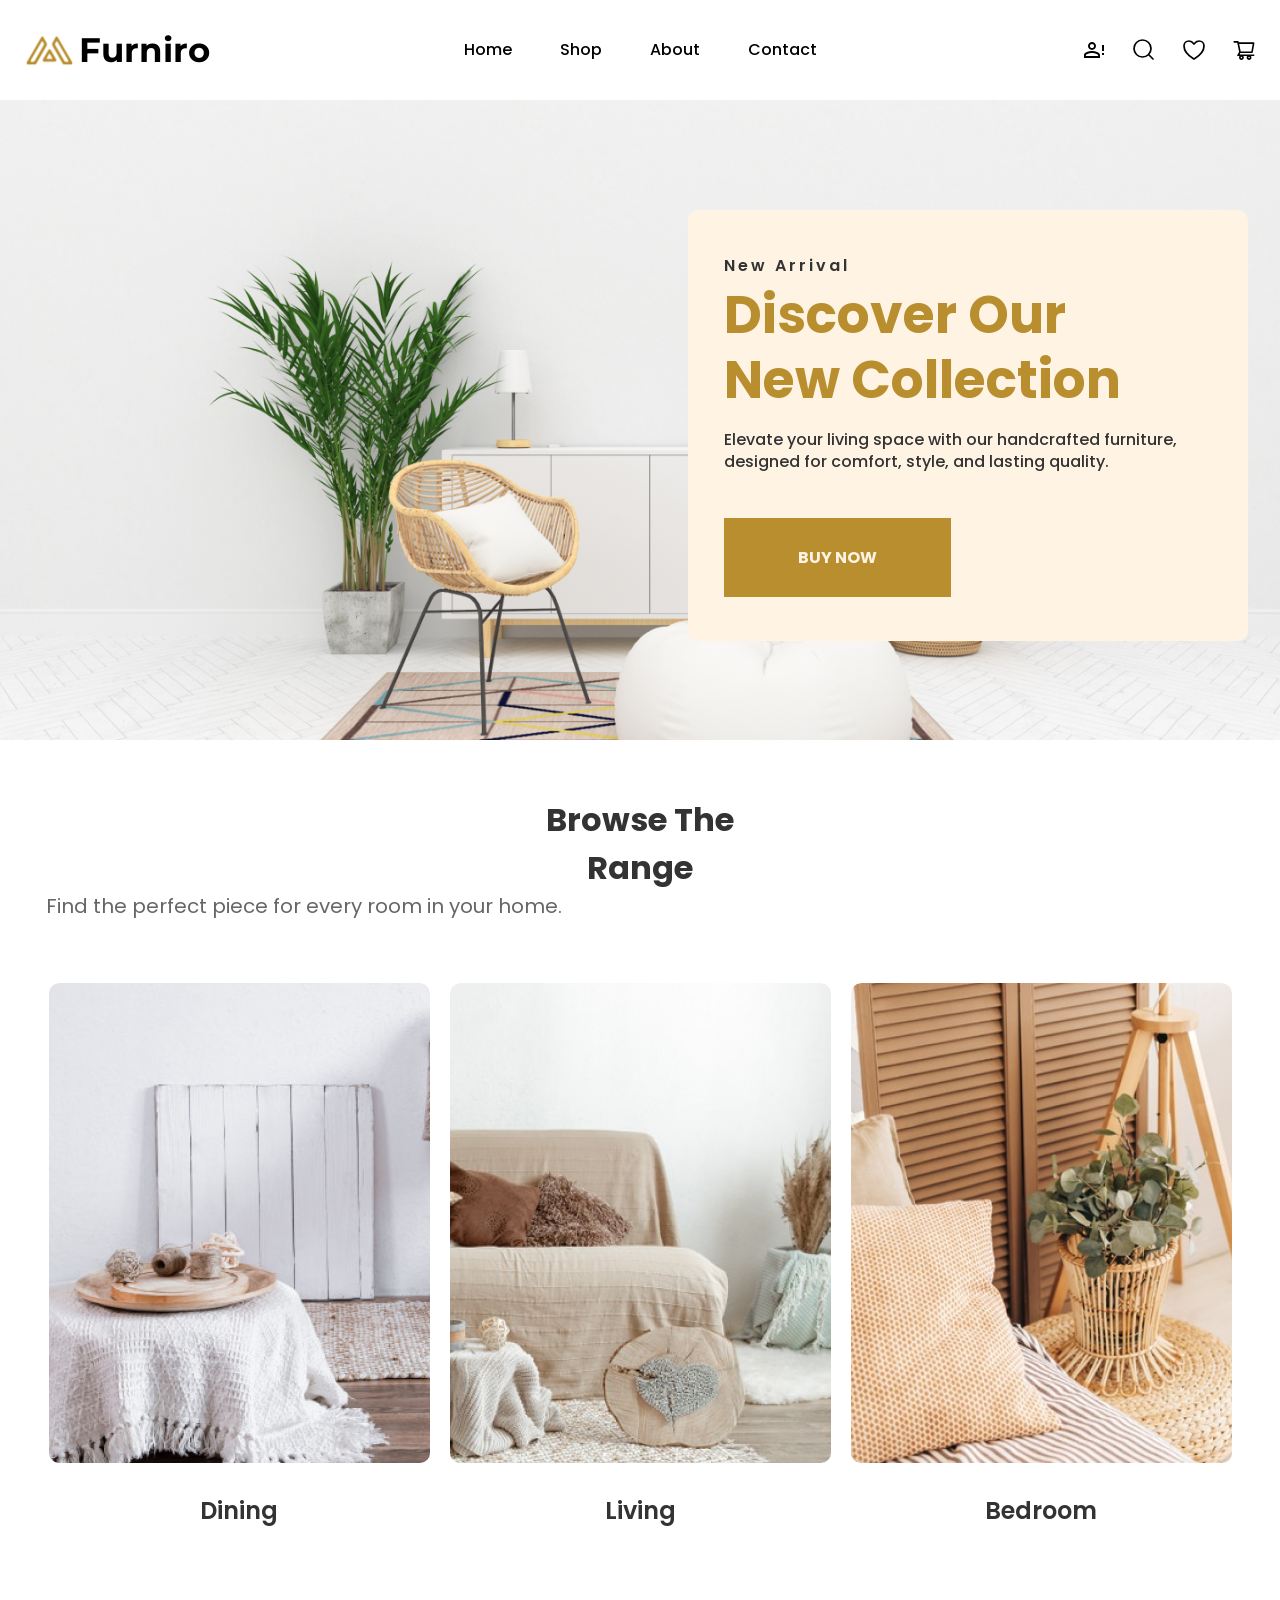
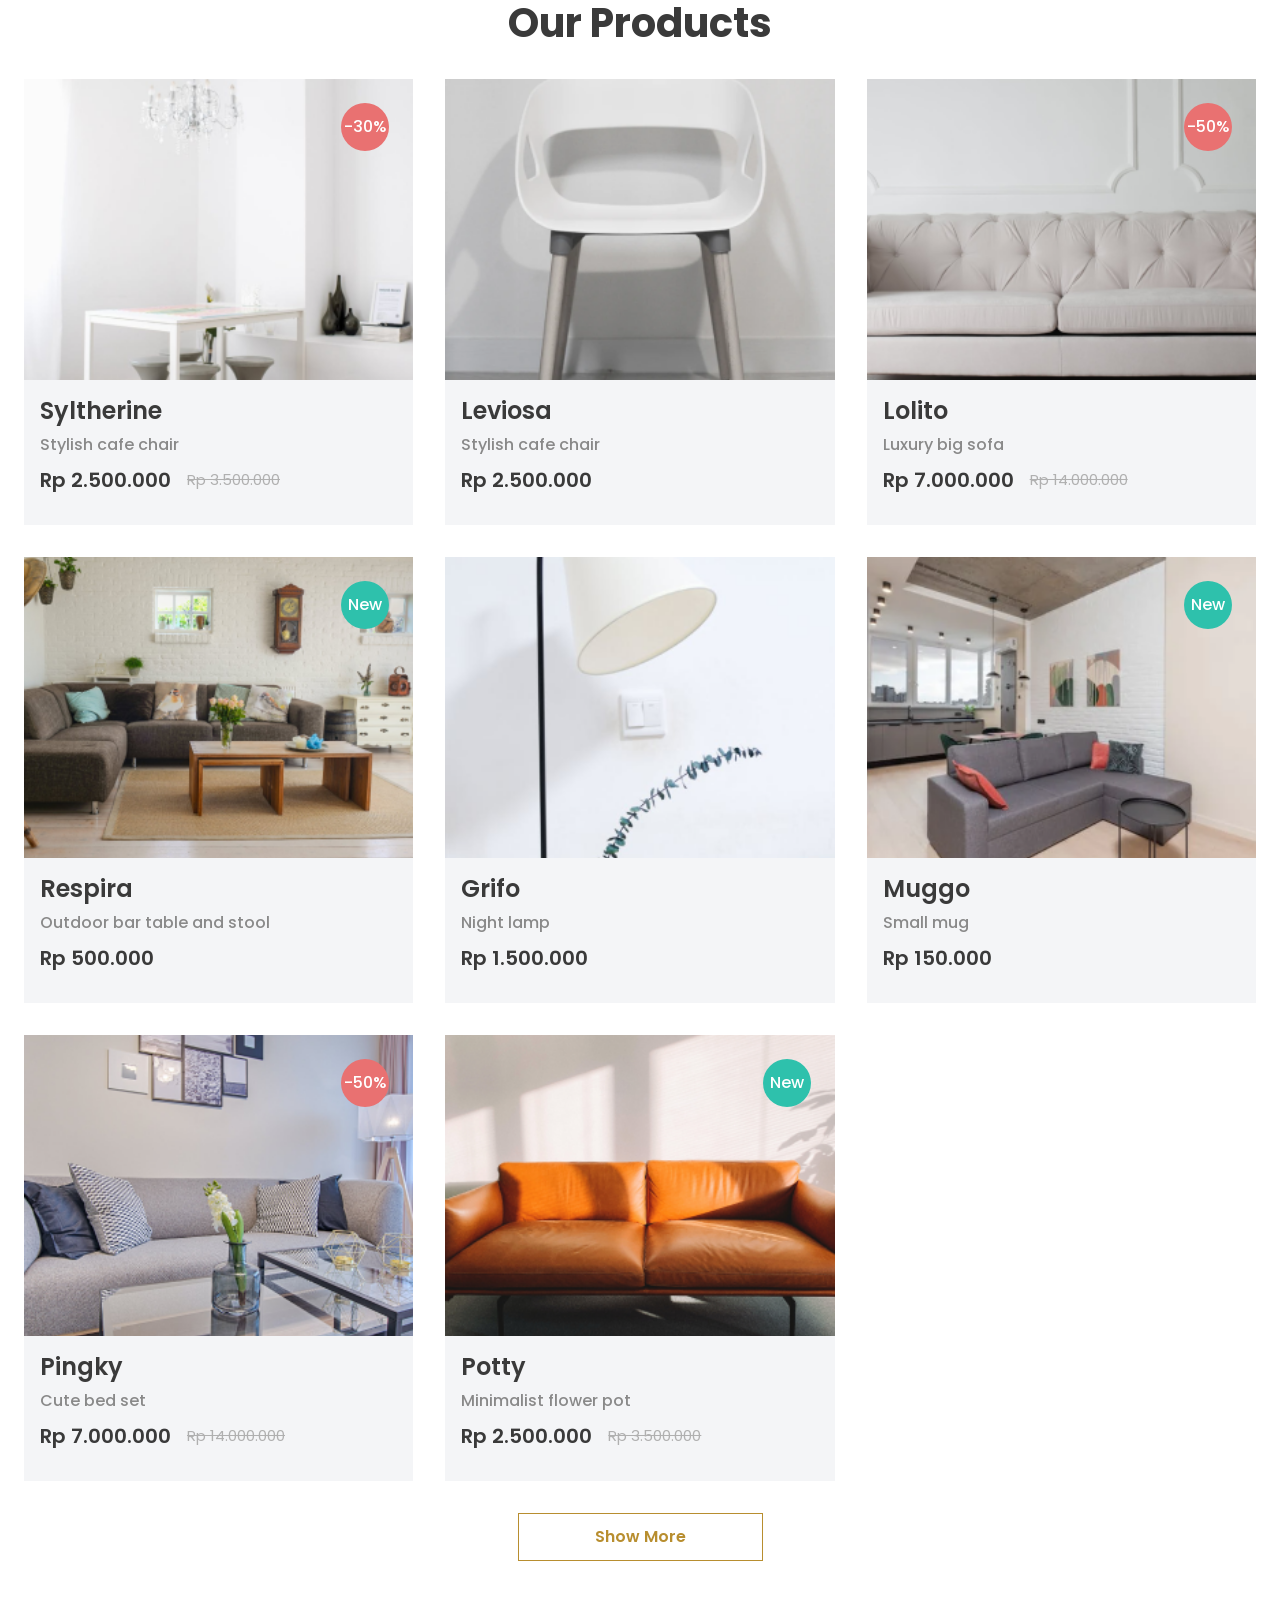
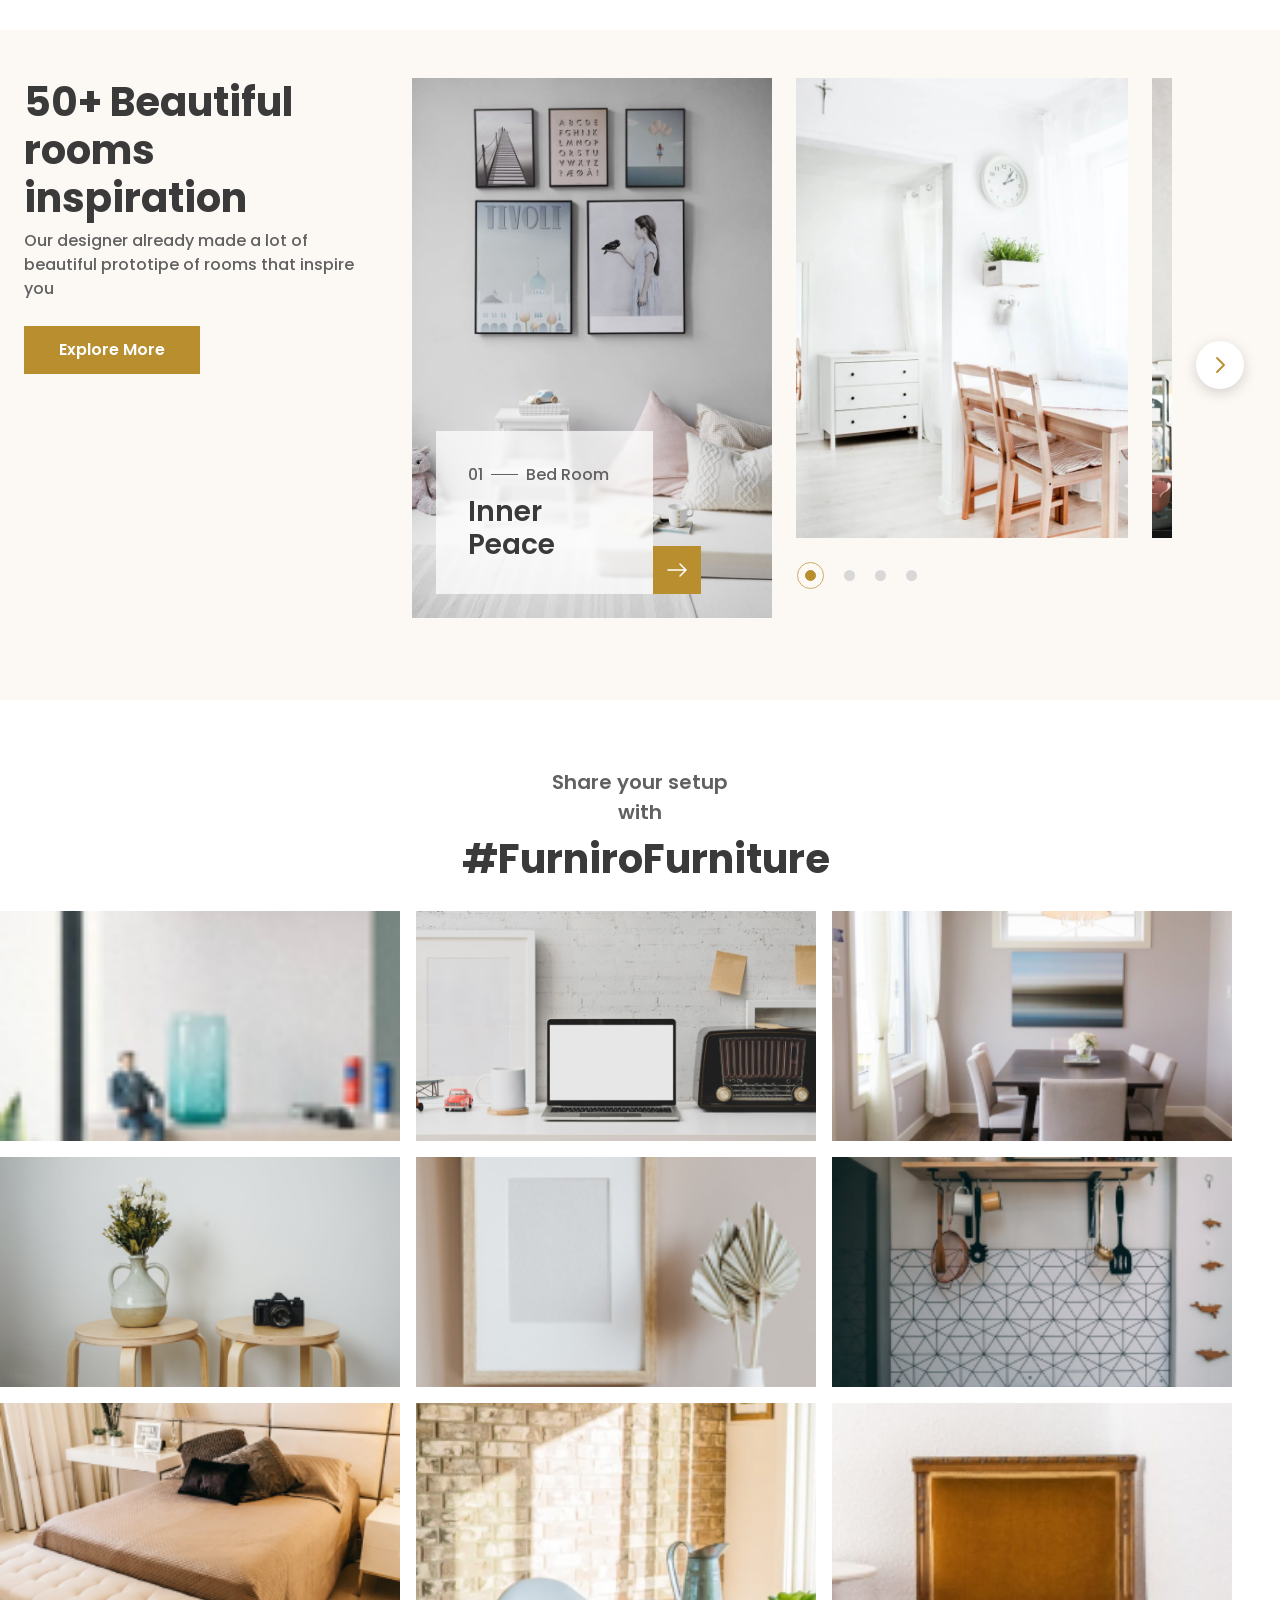
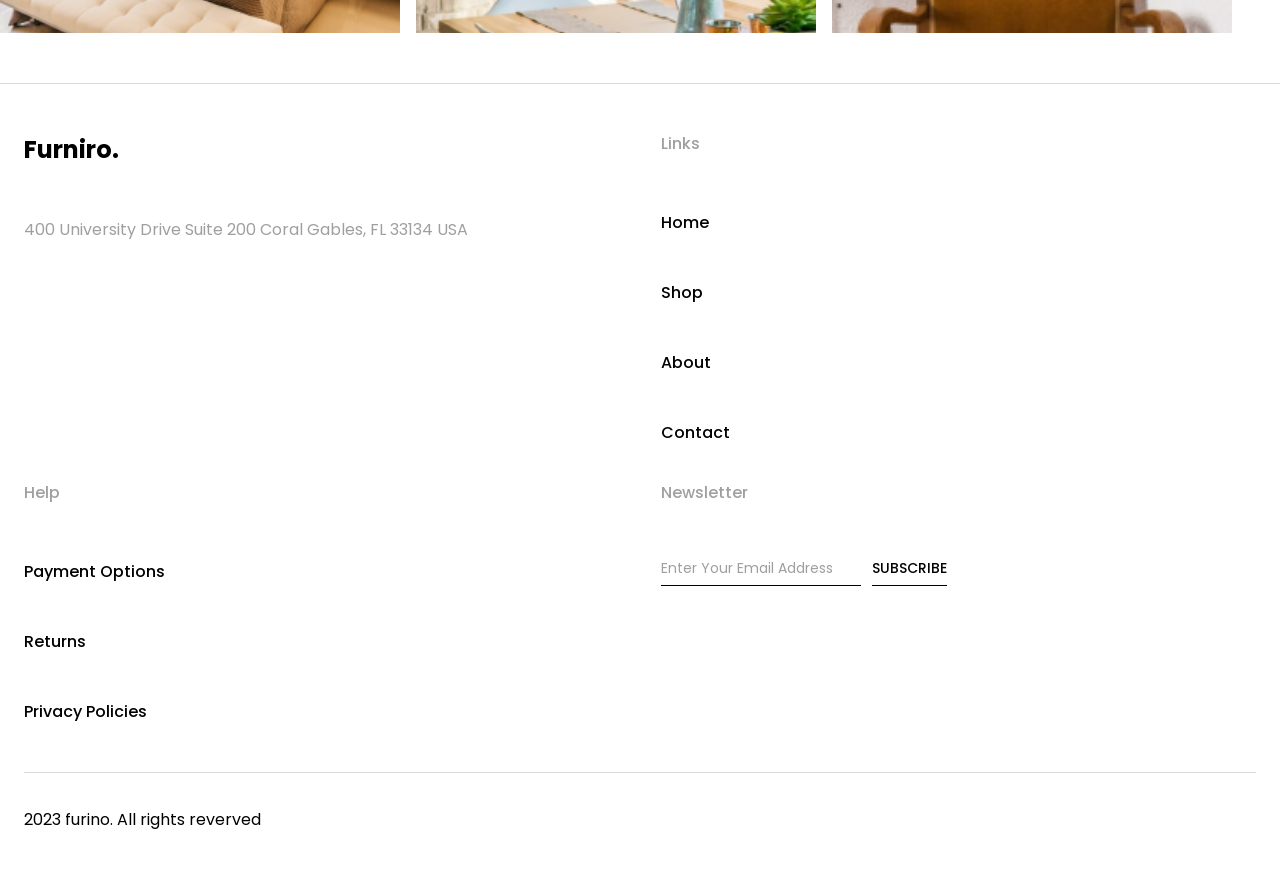
==== Home/index.html @ 20cb384b "Created Shop Page" ====
<!doctype html>
<html lang="en">
  <head>
    <meta charset="UTF-8" />
    <meta name="viewport" content="width=device-width, initial-scale=1.0" />
    <title>Furniture eCommerce Website UI (Community)</title>
    <link rel="preconnect" href="https://fonts.googleapis.com" />
    <link rel="preconnect" href="https://fonts.gstatic.com" crossorigin />
    <link
      href="https://fonts.googleapis.com/css2?family=Montserrat:wght@700&family=Poppins:wght@400;500;600;700&display=swap"
      rel="stylesheet"
    />
    <link rel="stylesheet" href="./css/styles.css" />
  </head>
  <body>
    <header class="site-header">
      <div class="site-header__inner u-container">
        <a href="#" class="site-header__brand brand-mark">
          <img
            src="./images/logo.svg"
            alt="Furniro logo"
            class="brand-mark__logo"
          />
          <span class="brand-mark__name">Furniro</span>
        </a>

        <button
          class="nav-hamburger"
          type="button"
          aria-label="Toggle navigation"
          aria-expanded="false"
          aria-controls="main-nav"
        >
          <span class="nav-hamburger__bar"></span>
          <span class="nav-hamburger__bar"></span>
          <span class="nav-hamburger__bar"></span>
        </button>

        <!-- Mobile nav drawer: links + icons together -->
        <nav class="site-header__nav nav-menu" id="main-nav">
          <a href="#" class="nav-menu__link">Home</a>
          <a href="../Shop/shop.html" class="nav-menu__link">Shop</a>
          <a href="#" class="nav-menu__link">About</a>
          <a href="#" class="nav-menu__link">Contact</a>

          <!-- Mobile-only action icons (shown inside nav drawer) -->
          <div
            class="site-header__actions header-actions header-actions--mobile"
          >
            <button class="header-actions__button" type="button">
              <img src="./images/account-icon.svg" alt="" />
            </button>
            <button class="header-actions__button" type="button">
              <img src="./images/search-icon.svg" alt="" />
            </button>
            <button class="header-actions__button" type="button">
              <img src="./images/heart-icon.svg" alt="" />
            </button>
            <button class="header-actions__button" type="button">
              <img src="./images/cart-icon.svg" alt="" />
            </button>
          </div>
        </nav>

        <!-- Desktop-only action icons (right side, hidden on mobile) -->
        <div
          class="site-header__actions header-actions header-actions--desktop"
        >
          <button class="header-actions__button" type="button">
            <img src="./images/account-icon.svg" alt="" />
          </button>
          <button class="header-actions__button" type="button">
            <img src="./images/search-icon.svg" alt="" />
          </button>
          <button class="header-actions__button" type="button">
            <img src="./images/heart-icon.svg" alt="" />
          </button>
          <button class="header-actions__button" type="button">
            <img src="./images/cart-icon.svg" alt="" />
          </button>
        </div>
      </div>
    </header>

    <main>
      <section class="hero">
        <img
          class="hero__background"
          src="./images/hero-background.png"
          alt="Living room interior"
        />

        <div class="hero__card">
          <p class="hero__eyebrow">New Arrival</p>
          <h1 class="hero__title">
            Discover Our <br />
            New Collection
          </h1>
          <p class="hero__description">
            Elevate your living space with our handcrafted furniture, designed
            for comfort, style, and lasting quality.
          </p>
          <button class="hero__cta" type="button">BUY NOW</button>
        </div>
      </section>

      <section class="range">
        <div
          class="range__heading section-title section-title--center u-container"
        >
          <h2 class="section-title__headline">Browse The Range</h2>
          <p class="section-title__copy">
            Find the perfect piece for every room in your home.
          </p>
        </div>

        <div class="range__grid u-container">
          <article class="range-card">
            <img
              src="./images/category-1.png"
              alt="Dining furniture"
              class="range-card__image"
            />
            <h3 class="range-card__label">Dining</h3>
          </article>
          <article class="range-card">
            <img
              src="./images/category-2.png"
              alt="Living room furniture"
              class="range-card__image"
            />
            <h3 class="range-card__label">Living</h3>
          </article>
          <article class="range-card">
            <img
              src="./images/category-3.png"
              alt="Bedroom furniture"
              class="range-card__image"
            />
            <h3 class="range-card__label">Bedroom</h3>
          </article>
        </div>
      </section>

      <section class="products u-container">
        <h2 class="products__title">Our Products</h2>

        <div class="products__grid">
          <!-- Product 1 -->
          <article class="product-card">
            <div class="product-card__media">
              <img src="./images/product-1.png" alt="Syltherine chair" />

              <span class="product-card__badge product-card__badge--sale">
                -30%
              </span>

              <div class="product-card__overlay">
                <button class="product-card__overlay-cta" type="button">
                  Add to cart
                </button>

                <div class="product-card__overlay-actions">
                  <span><img src="./images/share.svg" alt="" />Share</span>
                  <span><img src="./images/compare.svg" alt="" />Compare</span>
                  <span
                    ><img src="./images/heart-icon-sm.svg" alt="" />Like</span
                  >
                </div>
              </div>
            </div>

            <div class="product-card__body">
              <h3 class="product-card__title">Syltherine</h3>
              <p class="product-card__subtitle">Stylish cafe chair</p>

              <div class="product-card__price-row">
                <span class="product-card__price">Rp 2.500.000</span>
                <span class="product-card__price-old">Rp 3.500.000</span>
              </div>
            </div>
          </article>

          <!-- Product 2 -->
          <article class="product-card">
            <div class="product-card__media">
              <img src="./images/product-2.png" alt="Leviosa chair" />

              <div class="product-card__overlay">
                <button class="product-card__overlay-cta" type="button">
                  Add to cart
                </button>

                <div class="product-card__overlay-actions">
                  <span><img src="./images/share.svg" alt="" />Share</span>
                  <span><img src="./images/compare.svg" alt="" />Compare</span>
                  <span
                    ><img src="./images/heart-icon-sm.svg" alt="" />Like</span
                  >
                </div>
              </div>
            </div>

            <div class="product-card__body">
              <h3 class="product-card__title">Leviosa</h3>
              <p class="product-card__subtitle">Stylish cafe chair</p>

              <div class="product-card__price-row">
                <span class="product-card__price">Rp 2.500.000</span>
              </div>
            </div>
          </article>

          <!-- Product 3 -->
          <article class="product-card">
            <div class="product-card__media">
              <img src="./images/product-3.png" alt="Lolito sofa" />

              <span class="product-card__badge product-card__badge--sale">
                -50%
              </span>

              <div class="product-card__overlay">
                <button class="product-card__overlay-cta" type="button">
                  Add to cart
                </button>

                <div class="product-card__overlay-actions">
                  <span><img src="./images/share.svg" alt="" />Share</span>
                  <span><img src="./images/compare.svg" alt="" />Compare</span>
                  <span
                    ><img src="./images/heart-icon-sm.svg" alt="" />Like</span
                  >
                </div>
              </div>
            </div>

            <div class="product-card__body">
              <h3 class="product-card__title">Lolito</h3>
              <p class="product-card__subtitle">Luxury big sofa</p>

              <div class="product-card__price-row">
                <span class="product-card__price">Rp 7.000.000</span>
                <span class="product-card__price-old">Rp 14.000.000</span>
              </div>
            </div>
          </article>

          <!-- Product 4 -->
          <article class="product-card">
            <div class="product-card__media">
              <img src="./images/product-4.png" alt="Respira stool set" />

              <span class="product-card__badge product-card__badge--new">
                New
              </span>

              <div class="product-card__overlay">
                <button class="product-card__overlay-cta" type="button">
                  Add to cart
                </button>

                <div class="product-card__overlay-actions">
                  <span><img src="./images/share.svg" alt="" />Share</span>
                  <span><img src="./images/compare.svg" alt="" />Compare</span>
                  <span
                    ><img src="./images/heart-icon-sm.svg" alt="" />Like</span
                  >
                </div>
              </div>
            </div>

            <div class="product-card__body">
              <h3 class="product-card__title">Respira</h3>
              <p class="product-card__subtitle">Outdoor bar table and stool</p>

              <div class="product-card__price-row">
                <span class="product-card__price">Rp 500.000</span>
              </div>
            </div>
          </article>

          <!-- Product 5 -->
          <article class="product-card">
            <div class="product-card__media">
              <img src="./images/product-5.png" alt="Grifo lamp" />

              <div class="product-card__overlay">
                <button class="product-card__overlay-cta" type="button">
                  Add to cart
                </button>

                <div class="product-card__overlay-actions">
                  <span><img src="./images/share.svg" alt="" />Share</span>
                  <span><img src="./images/compare.svg" alt="" />Compare</span>
                  <span
                    ><img src="./images/heart-icon-sm.svg" alt="" />Like</span
                  >
                </div>
              </div>
            </div>

            <div class="product-card__body">
              <h3 class="product-card__title">Grifo</h3>
              <p class="product-card__subtitle">Night lamp</p>

              <div class="product-card__price-row">
                <span class="product-card__price">Rp 1.500.000</span>
              </div>
            </div>
          </article>

          <!-- Product 6 -->
          <article class="product-card">
            <div class="product-card__media">
              <img src="./images/product-6.png" alt="Muggo mug" />

              <span class="product-card__badge product-card__badge--new">
                New
              </span>

              <div class="product-card__overlay">
                <button class="product-card__overlay-cta" type="button">
                  Add to cart
                </button>

                <div class="product-card__overlay-actions">
                  <span><img src="./images/share.svg" alt="" />Share</span>
                  <span><img src="./images/compare.svg" alt="" />Compare</span>
                  <span
                    ><img src="./images/heart-icon-sm.svg" alt="" />Like</span
                  >
                </div>
              </div>
            </div>

            <div class="product-card__body">
              <h3 class="product-card__title">Muggo</h3>
              <p class="product-card__subtitle">Small mug</p>

              <div class="product-card__price-row">
                <span class="product-card__price">Rp 150.000</span>
              </div>
            </div>
          </article>

          <!-- Product 7 -->
          <article class="product-card">
            <div class="product-card__media">
              <img src="./images/product-7.png" alt="Pingky bed set" />

              <span class="product-card__badge product-card__badge--sale">
                -50%
              </span>

              <div class="product-card__overlay">
                <button class="product-card__overlay-cta" type="button">
                  Add to cart
                </button>

                <div class="product-card__overlay-actions">
                  <span><img src="./images/share.svg" alt="" />Share</span>
                  <span><img src="./images/compare.svg" alt="" />Compare</span>
                  <span
                    ><img src="./images/heart-icon-sm.svg" alt="" />Like</span
                  >
                </div>
              </div>
            </div>

            <div class="product-card__body">
              <h3 class="product-card__title">Pingky</h3>
              <p class="product-card__subtitle">Cute bed set</p>

              <div class="product-card__price-row">
                <span class="product-card__price">Rp 7.000.000</span>
                <span class="product-card__price-old">Rp 14.000.000</span>
              </div>
            </div>
          </article>

          <!-- Product 8 -->
          <article class="product-card">
            <div class="product-card__media">
              <img src="./images/product-8.png" alt="Potty flower pot" />

              <span class="product-card__badge product-card__badge--new">
                New
              </span>

              <div class="product-card__overlay">
                <button class="product-card__overlay-cta" type="button">
                  Add to cart
                </button>

                <div class="product-card__overlay-actions">
                  <span><img src="./images/share.svg" alt="" />Share</span>
                  <span><img src="./images/compare.svg" alt="" />Compare</span>
                  <span
                    ><img src="./images/heart-icon-sm.svg" alt="" />Like</span
                  >
                </div>
              </div>
            </div>

            <div class="product-card__body">
              <h3 class="product-card__title">Potty</h3>
              <p class="product-card__subtitle">Minimalist flower pot</p>

              <div class="product-card__price-row">
                <span class="product-card__price">Rp 2.500.000</span>
                <span class="product-card__price-old">Rp 3.500.000</span>
              </div>
            </div>
          </article>
        </div>

        <button class="products__more" type="button">Show More</button>
      </section>

      <section class="inspiration">
        <div class="inspiration__inner">
          <div class="inspiration__content">
            <h2 class="inspiration__title">50+ Beautiful rooms inspiration</h2>
            <p class="inspiration__copy">
              Our designer already made a lot of beautiful prototipe of rooms
              that inspire you
            </p>
            <button class="inspiration__cta" type="button">Explore More</button>
          </div>

          <!-- Gallery -->
          <div class="inspiration__gallery">
            <article class="inspiration-card inspiration-card--featured">
              <img src="./images/slide-1.png" alt="Bedroom inspiration" />
              <div class="inspiration-card__panel">
                <div class="inspiration-card__meta">
                  <span>01</span>
                  <img src="./images/line.svg" alt="" />
                  <span>Bed Room</span>
                </div>
                <h3 class="inspiration-card__headline">Inner Peace</h3>
              </div>
              <button class="inspiration-card__arrow" type="button">
                <img src="./images/cta-arrow.svg" alt="CTA arrow" />
              </button>
            </article>

            <div class="inspiration__side-wrap">
              <img
                class="inspiration__side-image"
                src="./images/slide-2.png"
                alt="Modern room"
              />
            </div>
            <div class="inspiration__side-wrap inspiration__side-wrap--tail">
              <img
                class="inspiration__side-image inspiration__side-image--tail"
                src="./images/slide-3.png"
                alt="Minimal interior"
              />
            </div>

            <img
              class="inspiration__indicator"
              src="./images/Indicator.svg"
              alt="Slide indicator"
            />
          </div>

          <!-- Prev button -->
          <button
            class="inspiration__nav inspiration__prev"
            type="button"
            aria-label="Previous slide"
          >
            <img
              src="./images/next-slide-arrow.svg"
              alt="Previous"
              class="inspiration__nav-icon inspiration__nav-icon--prev"
            />
          </button>

          <!-- Next button -->
          <button
            class="inspiration__nav inspiration__next"
            type="button"
            aria-label="Next slide"
          >
            <img
              src="./images/next-slide-arrow.svg"
              alt="Next"
              class="inspiration__nav-icon"
            />
          </button>
        </div>
      </section>

      <section class="social-proof">
        <p class="social-proof__lead">Share your setup with</p>
        <h2 class="social-proof__title">#FurniroFurniture</h2>

        <div class="social-proof__grid">
          <img
            class="social-proof__item social-proof__item--1"
            src="./images/share-1.png"
            alt="Furniture inspiration 1"
          />
          <img
            class="social-proof__item social-proof__item--2"
            src="./images/share-2.png"
            alt="Furniture inspiration 2"
          />
          <img
            class="social-proof__item social-proof__item--3"
            src="./images/share-3.png"
            alt="Furniture inspiration 3"
          />
          <img
            class="social-proof__item social-proof__item--4"
            src="./images/share-4.png"
            alt="Furniture inspiration 4"
          />
          <img
            class="social-proof__item social-proof__item--5"
            src="./images/share-5.png"
            alt="Furniture inspiration 5"
          />
          <img
            class="social-proof__item social-proof__item--6"
            src="./images/share-6.png"
            alt="Furniture inspiration 6"
          />
          <img
            class="social-proof__item social-proof__item--7"
            src="./images/share-7.png"
            alt="Furniture inspiration 7"
          />
          <img
            class="social-proof__item social-proof__item--8"
            src="./images/share-8.png"
            alt="Furniture inspiration 8"
          />
          <img
            class="social-proof__item social-proof__item--9"
            src="./images/share-9.png"
            alt="Furniture inspiration 9"
          />
        </div>
      </section>
    </main>

    <footer class="site-footer">
      <div class="site-footer__top u-container">
        <div class="site-footer__brand-block">
          <h3 class="site-footer__brand">Furniro.</h3>
          <p class="site-footer__address">
            400 University Drive Suite 200 Coral Gables, FL 33134 USA
          </p>
        </div>

        <div class="site-footer__group">
          <h4 class="site-footer__group-title">Links</h4>
          <a href="#" class="site-footer__link">Home</a>
          <a href="../Shop/shop.html" class="site-footer__link">Shop</a>
          <a href="#" class="site-footer__link">About</a>
          <a href="#" class="site-footer__link">Contact</a>
        </div>

        <div class="site-footer__group">
          <h4 class="site-footer__group-title">Help</h4>
          <a href="#" class="site-footer__link">Payment Options</a>
          <a href="#" class="site-footer__link">Returns</a>
          <a href="#" class="site-footer__link">Privacy Policies</a>
        </div>

        <div class="site-footer__group site-footer__group--newsletter">
          <h4 class="site-footer__group-title">Newsletter</h4>
          <form class="site-footer__newsletter" action="#" method="post">
            <input
              class="site-footer__input"
              type="email"
              placeholder="Enter Your Email Address"
            />
            <button class="site-footer__subscribe" type="submit">
              SUBSCRIBE
            </button>
          </form>
        </div>
      </div>

      <div class="site-footer__bottom u-container">
        <p class="site-footer__copyright">2023 furino. All rights reverved</p>
      </div>
    </footer>
    <script src="./js/script.js"></script>
  </body>
</html>
---- Home/css/styles.css ----
/* All Roots */

:root {
  --color-primary: #b88e2f;
  --color-primary-dark: #5c430c;
  --color-heading: #3a3a3a;
  --color-text: #333333;
  --color-text-muted: #616161;
  --color-text-light: #898989;
  --color-strike: #b0b0b0;
  --color-border: #d9d9d9;
  --color-bg-soft: #f4f5f7;
  --color-bg-hero-card: #fff3e3;
  --color-bg-inspiration: #fcf8f3;
  --color-white: #ffffff;
  --color-badge-sale: #e97171;
  --color-badge-new: #2ec1ac;
  --container-width: 1240px;
  --frame-width: 1440px;
  --header-padding-left: 54px;
  --header-padding-right: 100px;
  --section-gap: 64px;
}

* {
  box-sizing: border-box;
  margin: 0;
  padding: 0;
}

html,
body {
  overflow-x: clip;
}

body {
  font-family: "Poppins", sans-serif;
  color: var(--color-text);
  background: var(--color-white);
}

img {
  max-width: 100%;
  display: block;
}

a {
  color: inherit;
  text-decoration: none;
}

button,
input {
  font: inherit;
}

button {
  cursor: pointer;
  border: 0;
  background: transparent;
}

.u-container {
  width: min(100% - 80px, var(--container-width));
  margin-inline: auto;
}

/* Header */

.site-header {
  height: 100px;
  background: var(--color-white);
}

.site-header__inner {
  width: min(100% - 80px, 1440px);
  margin-inline: auto;
  height: 100%;
  display: grid;
  grid-template-columns: 1fr auto 1fr;
  align-items: center;
  gap: 24px;
}

.brand-mark {
  display: flex;
  align-items: center;
  gap: 5px;
}

.site-header__brand {
  justify-self: start;
}

.site-header__nav {
  justify-self: center;
}

.site-header__actions {
  justify-self: end;
}

.brand-mark__logo {
  width: 50px;
  height: 32px;
  object-fit: cover;
}

.brand-mark__name {
  font-family: "Montserrat", sans-serif;
  font-size: 34px;
  font-weight: 700;
  line-height: 1;
  color: #000;
}

.nav-menu {
  display: flex;
  align-items: center;
  gap: 75px;
}

.nav-menu__link {
  position: relative;
  font-size: 16px;
  font-weight: 500;
  line-height: 1.5;
  color: #000;
  transition: color 0.3s ease;
}

.nav-menu__link::after {
  content: "";
  position: absolute;
  left: 0;
  bottom: -8px;
  width: 0%;
  height: 2px;
  background: var(--color-primary);
  transition: width 0.3s ease;
}

.nav-menu__link:hover {
  color: var(--color-primary);
}

.nav-menu__link:hover::after {
  width: 100%;
}

.header-actions {
  display: flex;
  align-items: center;
  gap: 45px;
}

.header-actions--mobile {
  display: none;
}

.header-actions__button {
  display: grid;
  place-items: center;
  transition: transform 0.3s ease;
}

.header-actions__button img {
  width: 24px;
  height: 24px;
  transition:
    filter 0.3s ease,
    transform 0.3s ease;
}

.header-actions__button:hover img {
  filter: brightness(0) saturate(100%) invert(59%) sepia(42%) saturate(634%)
    hue-rotate(7deg) brightness(92%) contrast(89%);
  transform: scale(1.12);
}

/* Hero */

.hero {
  position: relative;
  height: 716px;
}

.hero__background {
  width: 100%;
  height: 100%;
  object-fit: cover;
  object-position: center;
}

.hero__card {
  position: absolute;
  top: 153px;
  right: 58px;
  width: min(643px, calc(100% - 64px));
  min-height: 443px;
  padding: 62px 43px 37px 39px;
  border-radius: 10px;
  background: var(--color-bg-hero-card);
}

.hero__eyebrow {
  margin-bottom: 4px;
  font-size: 16px;
  font-weight: 600;
  letter-spacing: 3px;
  line-height: 1.5;
  color: var(--color-text);
}

.hero__title {
  font-size: clamp(38px, 4.2vw, 52px);
  line-height: 1.25;
  font-weight: 700;
  color: var(--color-primary);
}

.hero__description {
  margin-top: 17px;
  margin-bottom: 46px;
  max-width: 550px;
  font-size: 18px;
  line-height: 1.35;
  font-weight: 500;
}

.hero__cta {
  display: inline-flex;
  align-items: center;
  justify-content: center;
  padding: 25px 72px;
  font-size: 16px;
  font-weight: 700;
  color: var(--color-bg-hero-card);
  background: var(--color-primary);
  border: 2px solid var(--color-primary);
  transition:
    background 0.3s ease,
    transform 0.3s ease,
    color 0.3s ease;
}

.hero__cta:hover {
  background: var(--color-bg-hero-card);
  color: var(--color-primary);
  transform: translateY(-2px);
}

/* Range */

.range {
  padding: 56px 0;
}

.range__heading {
  width: min(100%, 559px);
  margin-inline: auto;
}

.range__heading .section-title__headline {
  width: min(100%, 300px);
  margin-inline: auto;
  line-height: 1.5;
}

.range__heading .section-title__copy {
  width: min(100%, 559px);
  margin-top: 0;
  font-weight: 400;
  line-height: 29px;
}

.section-title {
  text-align: center;
}

.section-title__headline {
  font-size: 32px;
  line-height: 1.2;
  font-weight: 700;
  color: var(--color-text);
}

.section-title__copy {
  margin-top: 2px;
  color: #666;
  font-size: 20px;
  line-height: 1.5;
}

.range__grid {
  margin-top: 62px;
  width: min(100%, 1183px);
  margin-inline: auto;
  display: grid;
  grid-template-columns: repeat(3, 381px);
  gap: 20px;
  justify-content: center;
}

.range-card {
  text-align: center;
  overflow: hidden;
  border-radius: 10px;
}

.range-card__image {
  width: 100%;
  height: 480px;
  object-fit: cover;
  border-radius: 10px;
  transition: transform 0.5s ease;
}

.range-card:hover .range-card__image {
  transform: scale(1.06);
}

.range-card__label {
  margin-top: 30px;
  font-size: 24px;
  line-height: 1.5;
  font-weight: 600;
  color: var(--color-text);
}

/* Products */

.products {
  width: min(100%, 1236px);
  margin-inline: auto;
  padding-top: 14px;
  padding-bottom: 69px;
}

.products__title {
  width: min(100%, 269px);
  margin-inline: auto;
  text-align: center;
  font-size: 40px;
  line-height: 1.2;
  font-weight: 700;
  color: var(--color-heading);
}

.products__grid {
  margin-top: 32px;
  width: min(100%, 1236px);
  margin-inline: auto;
  display: grid;
  grid-template-columns: repeat(4, 285px);
  gap: 32px;
  justify-content: center;
}

.product-card {
  position: relative;
  width: 285px;
  min-height: 446px;
  background: var(--color-bg-soft);
  transition:
    transform 0.35s ease,
    box-shadow 0.35s ease;
}

.product-card:hover {
  transform: translateY(-8px);
  box-shadow: 0 20px 35px rgba(0, 0, 0, 0.08);
}

.product-card__media {
  overflow: hidden;
  width: 285px;
  height: 301px;
}

.product-card__media > img {
  width: 100%;
  height: 100%;
  object-fit: cover;
}

.product-card__badge {
  position: absolute;
  top: 24px;
  right: 24px;
  width: 48px;
  height: 48px;
  border-radius: 50%;
  display: grid;
  place-items: center;
  color: var(--color-white);
  font-size: 16px;
  line-height: 1.5;
  font-weight: 500;
}

.product-card__badge--sale {
  background: var(--color-badge-sale);
}

.product-card__badge--new {
  background: var(--color-badge-new);
}

.product-card__body {
  padding: 16px;
}

.product-card__title {
  color: var(--color-heading);
  font-size: 24px;
  line-height: 29px;
  font-weight: 600;
}

.product-card__subtitle {
  margin-top: 8px;
  color: var(--color-text-light);
  font-size: 16px;
  line-height: 24px;
  font-weight: 500;
}

.product-card__price-row {
  margin-top: 8px;
  display: flex;
  align-items: center;
  gap: 16px;
  flex-wrap: wrap;
}

.product-card__price {
  color: var(--color-heading);
  font-size: 20px;
  line-height: 30px;
  font-weight: 600;
}

.product-card__price-old {
  color: var(--color-strike);
  font-size: 15px;
  line-height: 24px;
  font-weight: 400;
  text-decoration: line-through;
}

.product-card__overlay {
  position: absolute;
  inset: 0 auto auto 0;
  width: 285px;
  height: 446px;
  display: flex;
  flex-direction: column;
  align-items: center;
  justify-content: center;
  gap: 24px;
  padding: 24px;
  background: rgb(58 58 58 / 72%);
  opacity: 0;
  visibility: hidden;
  transform: translateY(10px);
  transition:
    opacity 0.25s ease,
    transform 0.25s ease;
}

.product-card__overlay-cta {
  width: 202px;
  height: 48px;
  background: var(--color-white);
  color: var(--color-primary);
  font-size: 16px;
  line-height: 24px;
  font-weight: 600;
}

.product-card__overlay-actions {
  display: flex;
  align-items: center;
  gap: 20px;
  color: var(--color-white);
  font-size: 16px;
  line-height: 1.5;
  font-weight: 600;
}

.product-card__overlay-actions span {
  display: inline-flex;
  align-items: center;
  gap: 2px;
}

.product-card__overlay-actions img {
  width: 16px;
  height: 16px;
}

.product-card:hover .product-card__overlay,
.product-card:focus-within .product-card__overlay {
  opacity: 1;
  visibility: visible;
  transform: translateY(0);
  pointer-events: auto;
}

.products__more {
  margin: 32px auto 0;
  width: 245px;
  height: 48px;
  display: grid;
  place-items: center;
  border: 1px solid var(--color-primary);
  background: var(--color-white);
  color: var(--color-primary);
  font-size: 16px;
  line-height: 1.5;
  font-weight: 600;
  transition:
    background 0.3s ease,
    color 0.3s ease,
    transform 0.3s ease;
}

.products__more:hover {
  background: var(--color-primary);
  color: var(--color-bg-inspiration);
  transform: translateY(-2px);
}

/* Inspiration */

.inspiration {
  background: var(--color-bg-inspiration);
}

.inspiration__inner {
  position: relative;
  width: min(100%, 1440px);
  margin-inline: auto;
  min-height: 670px;
  display: flex;
  align-items: center;
  padding: 44px 0 44px 100px;
  gap: 42px;
}

.inspiration__content {
  width: 422px;
  flex: 0 0 auto;
}

.inspiration__title {
  font-size: 40px;
  line-height: 1.2;
  font-weight: 700;
  color: var(--color-heading);
}

.inspiration__copy {
  margin-top: 7px;
  width: 368px;
  max-width: 100%;
  color: var(--color-text-muted);
  font-size: 16px;
  line-height: 1.5;
  font-weight: 500;
}

.inspiration__cta {
  margin-top: 25px;
  width: 176px;
  height: 48px;
  background: var(--color-primary);
  color: var(--color-white);
  font-size: 16px;
  line-height: 1.5;
  font-weight: 600;
  border: 2px solid var(--color-primary);
  transition:
    background 0.3s ease,
    color 0.3s ease,
    transform 0.3s ease;
}

.inspiration__cta:hover {
  background: var(--color-bg-inspiration);
  color: var(--color-primary);
  transform: translateY(-2px);
}

.inspiration__gallery {
  position: relative;
  width: min(100%, 890px);
  display: flex;
  align-items: flex-start;
  gap: 24px;
  overflow: hidden;
}

.inspiration-card {
  position: relative;
  flex: 0 0 404px;
  width: 404px;
  height: 582px;
  overflow: hidden;
}

.inspiration-card > img {
  width: 100%;
  height: 100%;
  object-fit: cover;
  transition: transform 0.5s ease;
}

.inspiration-card:hover > img {
  transform: scale(1.06);
}

.inspiration-card__panel {
  position: absolute;
  left: 24px;
  bottom: 24px;
  width: 217px;
  min-height: 130px;
  padding: 32px;
  background: rgb(255 255 255 / 72%);
  backdrop-filter: blur(1.5px);
}

.inspiration-card__meta {
  display: flex;
  align-items: center;
  gap: 8px;
  color: var(--color-text-muted);
  font-size: 16px;
  line-height: 1.5;
  font-weight: 500;
}

.inspiration-card__meta img {
  width: 27px;
  height: 1px;
}

.inspiration-card__headline {
  margin-top: 8px;
  color: var(--color-heading);
  font-size: 28px;
  line-height: 1.2;
  font-weight: 600;
}

.inspiration-card__arrow {
  position: absolute;
  left: 241px;
  bottom: 24px;
  width: 48px;
  height: 48px;
  background: var(--color-primary);
  display: grid;
  place-items: center;
}

.inspiration__side-wrap {
  flex: 0 0 372px;
  width: 372px;
  height: 486px;
  overflow: hidden;
}

.inspiration__side-image {
  width: 100%;
  height: 100%;
  object-fit: cover;
  transition: transform 0.5s ease;
}

.inspiration__side-wrap:hover .inspiration__side-image {
  transform: scale(1.06);
}

.inspiration__indicator {
  position: absolute;
  left: 428px;
  bottom: 29px;
  width: 120px;
  height: 27px;
}

/* Nav Buttons */

.inspiration__nav {
  position: absolute;
  top: 50%;
  transform: translateY(-50%);
  width: 48px;
  height: 48px;
  border-radius: 50%;
  background: var(--color-white);
  box-shadow: 0 4px 14px rgb(0 0 0 / 16%);
  display: grid;
  place-items: center;
  z-index: 10;
  transition: transform 0.3s ease;
}

.inspiration__nav img {
  width: 24px;
  height: 24px;
  transition: filter 0.3s ease;
}

/* Nav Hover */
.inspiration__nav:hover {
  background: var(--color-bg-hero-card);
  transform: translateY(calc(-50% - 2px));
}

.inspiration__nav:hover img {
  filter: brightness(0);
}

.inspiration__prev {
  left: 586px;
  right: auto;
}

.inspiration__next {
  right: 20px;
}

.inspiration__nav-icon--prev {
  transform: rotate(180deg);
}

.inspiration__nav--hidden {
  opacity: 0;
  pointer-events: none;
  transition:
    opacity 0.3s ease,
    background 0.3s ease,
    box-shadow 0.3s ease,
    transform 0.3s ease;
}

/* Social Proof */

.social-proof {
  overflow: hidden;
  padding-top: 0;
  padding-bottom: 50px;
  text-align: center;
  margin-top: 67px;
}

.social-proof__lead {
  width: 222px;
  margin-inline: auto;
  color: var(--color-text-muted);
  font-size: 20px;
  line-height: 30px;
  font-weight: 600;
}

.social-proof__title {
  width: 356px;
  margin: 8px auto 0;
  color: var(--color-heading);
  font-size: 40px;
  line-height: 48px;
  font-weight: 700;
}

.social-proof__grid {
  position: relative;
  left: 50%;
  transform: translateX(-50%);
  margin-top: -27px;
  width: 1799px;
  height: 721px;
}

.social-proof__item {
  position: absolute;
  object-fit: cover;
  overflow: hidden;
  transition:
    transform 0.45s ease,
    filter 0.45s ease;
}

.social-proof__item:hover {
  transform: scale(1.05);
  z-index: 10;
}

.social-proof__item--1 {
  top: 0;
  left: 0;
  width: 274px;
  height: 382px;
}

.social-proof__item--2 {
  top: 70px;
  left: 290px;
  width: 451px;
  height: 312px;
}

.social-proof__item--3 {
  top: 156px;
  left: 757px;
  width: 295px;
  height: 392px;
}

.social-proof__item--4 {
  top: 398px;
  left: 397px;
  width: 344px;
  height: 242px;
}

.social-proof__item--5 {
  top: 463px;
  left: 1068px;
  width: 178px;
  height: 242px;
}

.social-proof__item--6 {
  top: 463px;
  left: 1262px;
  width: 258px;
  height: 196px;
}

.social-proof__item--7 {
  top: 99px;
  left: 1068px;
  width: 290px;
  height: 348px;
}

.social-proof__item--8 {
  top: 14px;
  left: 1374px;
  width: 425px;
  height: 433px;
}

.social-proof__item--9 {
  top: 398px;
  left: 0;
  width: 381px;
  height: 323px;
}

/* Footer */

.site-footer {
  width: 100%;
  border-top: 1px solid #d9d9d9;
  padding-top: 48px;
  padding-bottom: 38px;
  background: var(--color-white);
}

.site-footer__top {
  position: relative;
  width: min(100% - 80px, 1133px);
  min-height: 312px;
  margin-inline: auto;
}

.site-footer__brand-block {
  position: absolute;
  top: 0;
  left: -56px;
  width: 285px;
}

.site-footer__top > .site-footer__group {
  position: absolute;
  top: 0;
}

.site-footer__top > .site-footer__group:nth-child(2) {
  left: 423px;
  width: 68px;
}

.site-footer__top > .site-footer__group:nth-child(3) {
  left: 635px;
  width: 140px;
}

.site-footer__top > .site-footer__group:nth-child(4) {
  left: 847px;
  width: 286px;
}

.site-footer__brand {
  display: inline-block;
  width: fit-content;
  font-size: 24px;
  line-height: 36px;
  font-weight: 700;
  color: #000;
  transition: color 0.3s ease;
}

.site-footer__brand:hover {
  color: var(--color-primary);
}

.site-footer__address {
  margin-top: 50px;
  color: #9f9f9f;
  font-size: 16px;
  line-height: 1.5;
  font-weight: 400;
}

.site-footer__group {
  display: flex;
  flex-direction: column;
}

.site-footer__group-title {
  margin-bottom: 55px;
  color: #9f9f9f;
  font-size: 16px;
  line-height: 24px;
  font-weight: 500;
}

.site-footer__group--newsletter .site-footer__group-title {
  margin-bottom: 53px;
}

.site-footer__link {
  position: relative;
  width: fit-content;
  margin-bottom: 46px;
  color: #000;
  font-size: 16px;
  line-height: 24px;
  font-weight: 500;
  white-space: nowrap;
  transition: color 0.3s ease;
}

.site-footer__link::after {
  content: "";
  position: absolute;
  left: 0;
  bottom: -4px;
  width: 0%;
  height: 2px;
  background: var(--color-primary);
  transition: width 0.3s ease;
}

.site-footer__link:hover {
  color: var(--color-primary);
}

.site-footer__link:hover::after {
  width: 100%;
}

.site-footer__link:last-child {
  margin-bottom: 0;
}

.site-footer__newsletter {
  display: flex;
  align-items: flex-start;
  gap: 11px;
}

.site-footer__input {
  width: 200px;
  border: 0;
  border-bottom: 1px solid #000;
  padding-bottom: 6px;
  background: transparent;
  color: #000;
  font-size: 14px;
  line-height: 21px;
  outline: none;
}

.site-footer__input::placeholder {
  color: #9f9f9f;
}

.site-footer__subscribe {
  border-bottom: 1px solid #000;
  padding-bottom: 6px;
  color: #000;
  font-size: 14px;
  line-height: 21px;
  font-weight: 500;
  transition: color 0.3s ease;
}

.site-footer__subscribe:hover {
  color: var(--color-primary);
}

.site-footer__bottom {
  width: min(100% - 80px, 1240px);
  margin: 48px auto 0;
  padding-top: 35px;
  border-top: 1px solid var(--color-border);
}

.site-footer__copyright {
  color: #000;
  font-size: 16px;
  line-height: 24px;
  font-weight: 400;
}

/* Hamburger Menu */

.nav-hamburger {
  display: none;
  flex-direction: column;
  justify-content: center;
  align-items: center;
  gap: 5px;
  width: 40px;
  height: 40px;
  background: transparent;
  border: none;
  cursor: pointer;
  padding: 4px;
  z-index: 200;
  order: 2;
  flex-shrink: 0;
}

.nav-hamburger__bar {
  display: block;
  width: 24px;
  height: 2px;
  background: #000;
  border-radius: 2px;
  transition:
    transform 0.3s ease,
    opacity 0.3s ease;
  transform-origin: center;
}

/* Animate to X when open */
.nav-hamburger.is-open .nav-hamburger__bar:nth-child(1) {
  transform: translateY(7px) rotate(45deg);
}
.nav-hamburger.is-open .nav-hamburger__bar:nth-child(2) {
  opacity: 0;
  transform: scaleX(0);
}
.nav-hamburger.is-open .nav-hamburger__bar:nth-child(3) {
  transform: translateY(-7px) rotate(-45deg);
}

/* Responsive */

@media (min-width: 1600px) {
  .hero__card {
    right: max(58px, calc((100vw - 1440px) / 2 + 58px));
  }
}

@media (max-width: 1280px) {
  .u-container {
    width: min(100% - 48px, var(--container-width));
  }

  .site-header__inner {
    width: 100%;
    padding-left: 24px;
    padding-right: 24px;
  }

  .nav-menu {
    gap: 48px;
  }

  .header-actions {
    gap: 26px;
  }

  .hero {
    height: 640px;
  }

  .hero__card {
    top: 110px;
    right: 32px;
    width: min(560px, calc(100% - 48px));
    min-height: auto;
    padding: 44px 36px;
  }

  .hero__description {
    font-size: 16px;
  }

  .products__grid {
    width: 100%;
    grid-template-columns: repeat(3, minmax(0, 1fr));
  }

  .product-card,
  .product-card__media,
  .product-card__overlay {
    width: 100%;
  }

  .product-card__overlay {
    height: 100%;
  }

  .inspiration__inner {
    width: min(100% - 48px, 1440px);
    padding: 48px 0;
    gap: 28px;
    align-items: flex-start;
  }

  .inspiration__content {
    width: 360px;
  }

  .inspiration__gallery {
    width: min(100%, 760px);
  }

  .inspiration-card {
    flex-basis: 360px;
    width: 360px;
    height: 540px;
  }

  .inspiration__side-wrap {
    flex-basis: 332px;
    width: 332px;
    height: 460px;
  }

  .inspiration__side-image {
    width: 100%;
    height: 100%;
  }

  .inspiration__indicator {
    left: 385px;
  }

  .inspiration__next {
    right: 12px;
  }

  .inspiration__prev {
    left: 390px;
    right: auto;
  }

  .social-proof__grid {
    position: static;
    left: auto;
    transform: none;
    margin-top: 28px;
    width: min(100% - 48px, 1400px);
    height: auto;
    display: grid;
    grid-template-columns: repeat(3, minmax(0, 1fr));
    grid-template-rows: repeat(3, 230px);
    gap: 16px;
  }

  .social-proof__item {
    position: static;
    width: 100%;
    height: 100%;
  }

  .site-footer__top {
    position: static;
    width: min(100% - 48px, 1240px);
    min-height: 0;
    display: grid;
    grid-template-columns: repeat(2, minmax(0, 1fr));
    row-gap: 36px;
    column-gap: 42px;
  }

  .site-footer__brand-block,
  .site-footer__top > .site-footer__group {
    position: static;
    width: auto;
  }

  .site-footer__bottom {
    width: min(100% - 48px, 1240px);
  }
}

@media (max-width: 1024px) {
  .site-header {
    height: auto;
    padding: 18px 0;
  }

  .site-header__inner {
    flex-wrap: wrap;
    row-gap: 14px;
  }

  .site-header__brand {
    order: 1;
  }

  .site-header__actions {
    order: 2;
    margin-left: auto;
  }

  .site-header__nav {
    order: 3;
    width: 100%;
    justify-content: center;
    gap: 34px;
  }

  .hero {
    height: auto;
    display: grid;
  }

  .hero__background {
    height: 460px;
  }

  .hero__card {
    position: relative;
    top: auto;
    right: auto;
    margin: -84px 24px 0 auto;
    width: min(540px, 92%);
  }

  .range {
    padding-top: 52px;
  }

  .range__grid {
    grid-template-columns: repeat(2, minmax(0, 1fr));
  }

  .products__grid {
    width: 100%;
    grid-template-columns: repeat(2, minmax(0, 1fr));
  }

  .product-card__overlay-actions {
    gap: 12px;
    font-size: 14px;
  }

  .inspiration__inner {
    flex-direction: column;
    align-items: stretch;
  }

  .inspiration__content {
    width: 100%;
    max-width: 540px;
  }

  .inspiration__gallery {
    width: 100%;
    overflow-x: auto;
    padding-bottom: 18px;
    scrollbar-width: thin;
  }

  .inspiration__gallery::-webkit-scrollbar {
    height: 8px;
  }

  .inspiration__gallery::-webkit-scrollbar-thumb {
    background: rgb(184 142 47 / 45%);
    border-radius: 999px;
  }

  .inspiration__prev {
    left: 8px;
    right: auto;
  }

  .inspiration__next {
    right: 8px;
  }

  .inspiration__side-wrap--tail {
    display: none;
  }

  .inspiration__indicator {
    left: 395px;
    bottom: 22px;
  }

  .social-proof {
    padding-top: 56px;
  }

  .social-proof__title {
    margin-bottom: 28px;
  }
}

@media (max-width: 700px) {
  :root {
    --section-gap: 52px;
  }

  .u-container {
    width: min(100% - 32px, var(--container-width));
  }

  .site-header__inner {
    padding-left: 16px;
    padding-right: 16px;
    display: flex;
    flex-wrap: wrap;
    align-items: center;
    gap: 0;
    row-gap: 0;
  }

  .brand-mark__name {
    font-size: 28px;
  }

  .nav-hamburger {
    display: flex;
    margin-left: auto;
  }

  .header-actions--desktop {
    display: none;
  }

  .site-header__nav.nav-menu {
    order: 4;
    width: 100%;
    flex-direction: column;
    align-items: flex-start;
    gap: 0;
    max-height: 0;
    overflow: hidden;
    transition:
      max-height 0.35s ease,
      padding 0.35s ease;
    padding: 0 16px;
    background: var(--color-white);
    border-top: 1px solid transparent;
  }

  .site-header__nav.nav-menu.nav-menu--open {
    max-height: 400px;
    padding: 12px 16px 16px;
    border-top-color: var(--color-border);
  }

  .nav-menu__link {
    width: 100%;
    padding: 12px 0;
    font-size: 16px;
    border-bottom: 1px solid var(--color-border);
  }

  .header-actions--mobile {
    display: flex;
    padding: 14px 0 4px;
    gap: 24px;
    width: 100%;
  }

  .header-actions {
    gap: 16px;
  }

  .hero__background {
    height: 360px;
  }

  .hero__card {
    margin: 0;
    width: 100%;
    border-radius: 0;
    padding: 34px 20px;
  }

  .hero__eyebrow {
    letter-spacing: 2px;
    font-size: 14px;
  }

  .hero__title {
    font-size: 34px;
  }

  .hero__description {
    margin-bottom: 30px;
  }

  .hero__cta {
    width: 100%;
    padding: 18px 20px;
  }

  .section-title__headline,
  .products__title,
  .inspiration__title,
  .social-proof__title {
    font-size: 30px;
  }

  .section-title__copy,
  .social-proof__lead {
    font-size: 18px;
  }

  .range {
    padding-top: 44px;
  }

  .range__grid {
    margin-top: 34px;
    grid-template-columns: 1fr;
  }

  .range-card__image {
    max-height: 420px;
  }

  .products {
    padding-top: 4px;
    padding-bottom: 56px;
  }

  .products__grid {
    grid-template-columns: 1fr;
    gap: 22px;
  }

  .product-card__overlay {
    gap: 14px;
    padding: 14px 14px 16px;
  }

  .product-card__overlay-cta {
    width: 100%;
    height: 44px;
  }

  .product-card__overlay-actions {
    width: 100%;
    justify-content: space-between;
    flex-wrap: wrap;
  }

  .inspiration__inner {
    width: min(100% - 32px, 1440px);
    min-height: 0;
  }

  .inspiration-card {
    flex-basis: 300px;
    width: 300px;
    height: 460px;
  }

  .inspiration-card__panel {
    left: 16px;
    bottom: 16px;
    width: 190px;
    padding: 20px;
  }

  .inspiration-card__arrow {
    left: 206px;
    bottom: 16px;
  }

  .inspiration__side-wrap {
    flex-basis: 280px;
    width: 280px;
    height: 360px;
  }

  .inspiration__side-image {
    width: 100%;
    height: 100%;
  }

  .inspiration__indicator {
    display: none;
  }

  .inspiration__nav {
    width: 40px;
    height: 40px;
  }

  .inspiration__nav img {
    width: 20px;
    height: 20px;
  }

  .social-proof {
    overflow: hidden;
    padding-left: 0;
    padding-right: 0;
  }

  .social-proof__grid {
    position: static;
    left: auto;
    transform: none;
    margin-top: 24px;
    width: calc(100% - 32px);
    max-width: 100%;
    margin-inline: auto;
    height: auto;
    display: grid;
    grid-template-columns: repeat(2, minmax(0, 1fr));
    grid-template-rows: repeat(5, 180px);
    gap: 12px;
    overflow: hidden;
  }

  .social-proof__item {
    position: static;
    width: 100%;
    height: 100%;
    object-fit: cover;
    max-width: 100%;
    transform: none !important;
  }

  .site-footer {
    padding-top: 40px;
    padding-bottom: 28px;
  }

  .site-footer__top {
    width: min(100% - 32px, 1240px);
    grid-template-columns: 1fr;
    row-gap: 30px;
  }

  .site-footer__address {
    margin-top: 20px;
    max-width: 360px;
  }

  .site-footer__group-title {
    margin-bottom: 22px;
  }

  .site-footer__group--newsletter .site-footer__group-title {
    margin-bottom: 22px;
  }

  .site-footer__link {
    margin-bottom: 18px;
  }

  .site-footer__newsletter {
    flex-wrap: wrap;
    gap: 16px;
  }

  .site-footer__input {
    width: 100%;
  }

  .site-footer__bottom {
    width: min(100% - 32px, 1240px);
    margin-top: 34px;
    padding-top: 24px;
  }
}

@media (max-width: 420px) {
  .social-proof__grid {
    position: static;
    left: auto;
    transform: none;
    width: calc(100% - 32px);
    max-width: 100%;
    grid-template-columns: 1fr;
    grid-template-rows: repeat(9, 210px);
  }
}
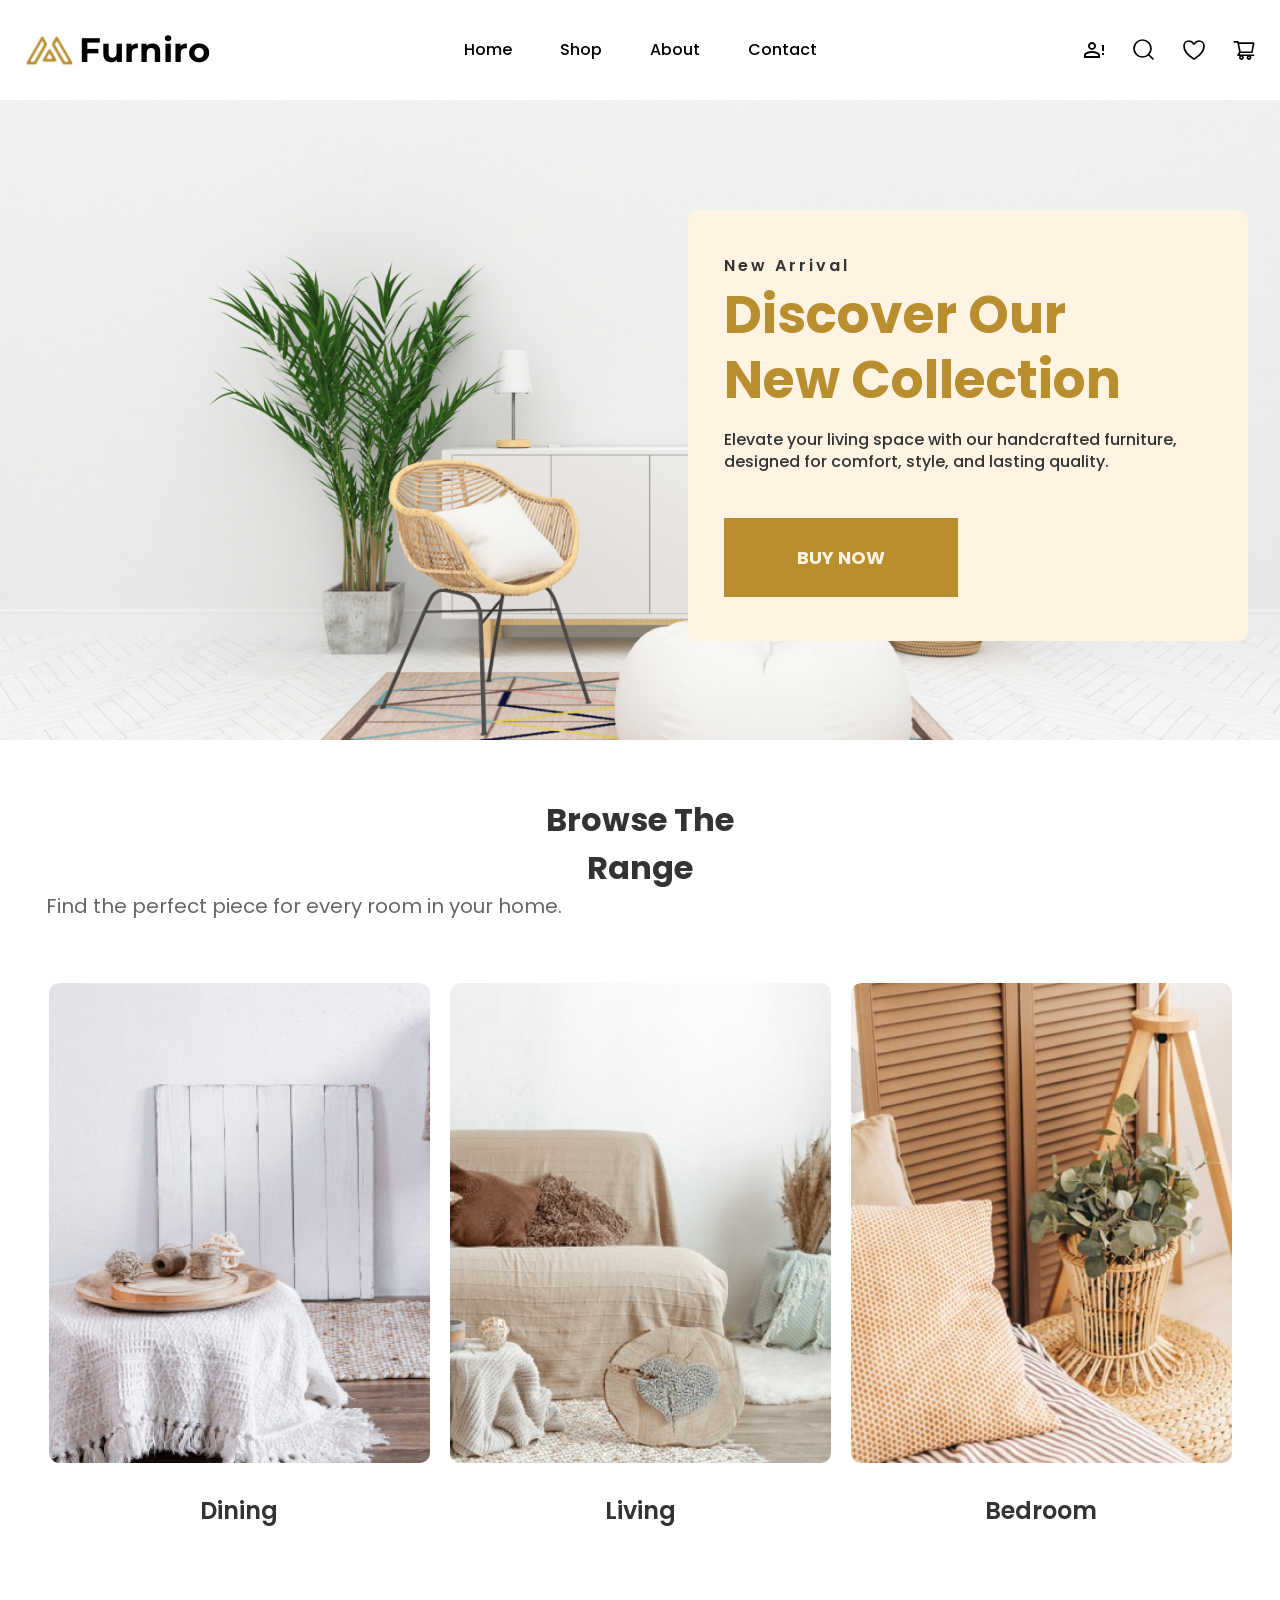
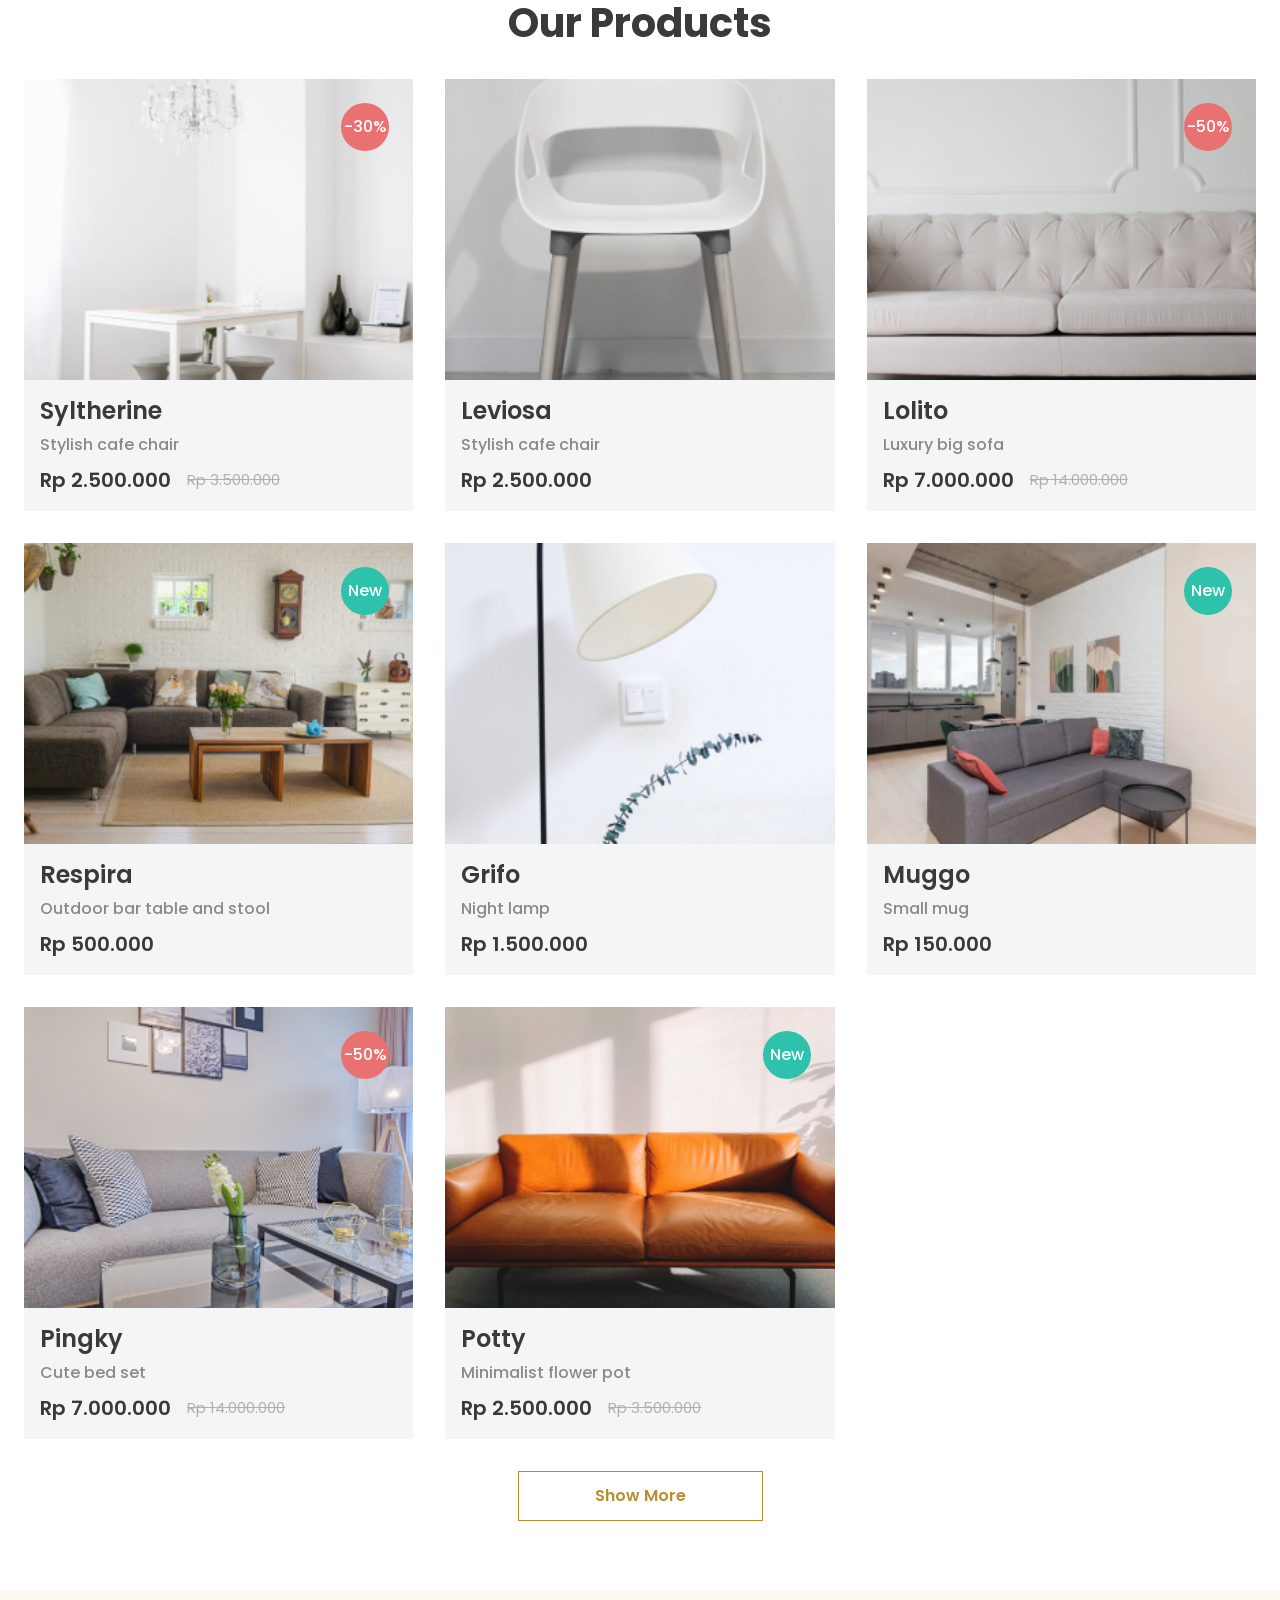
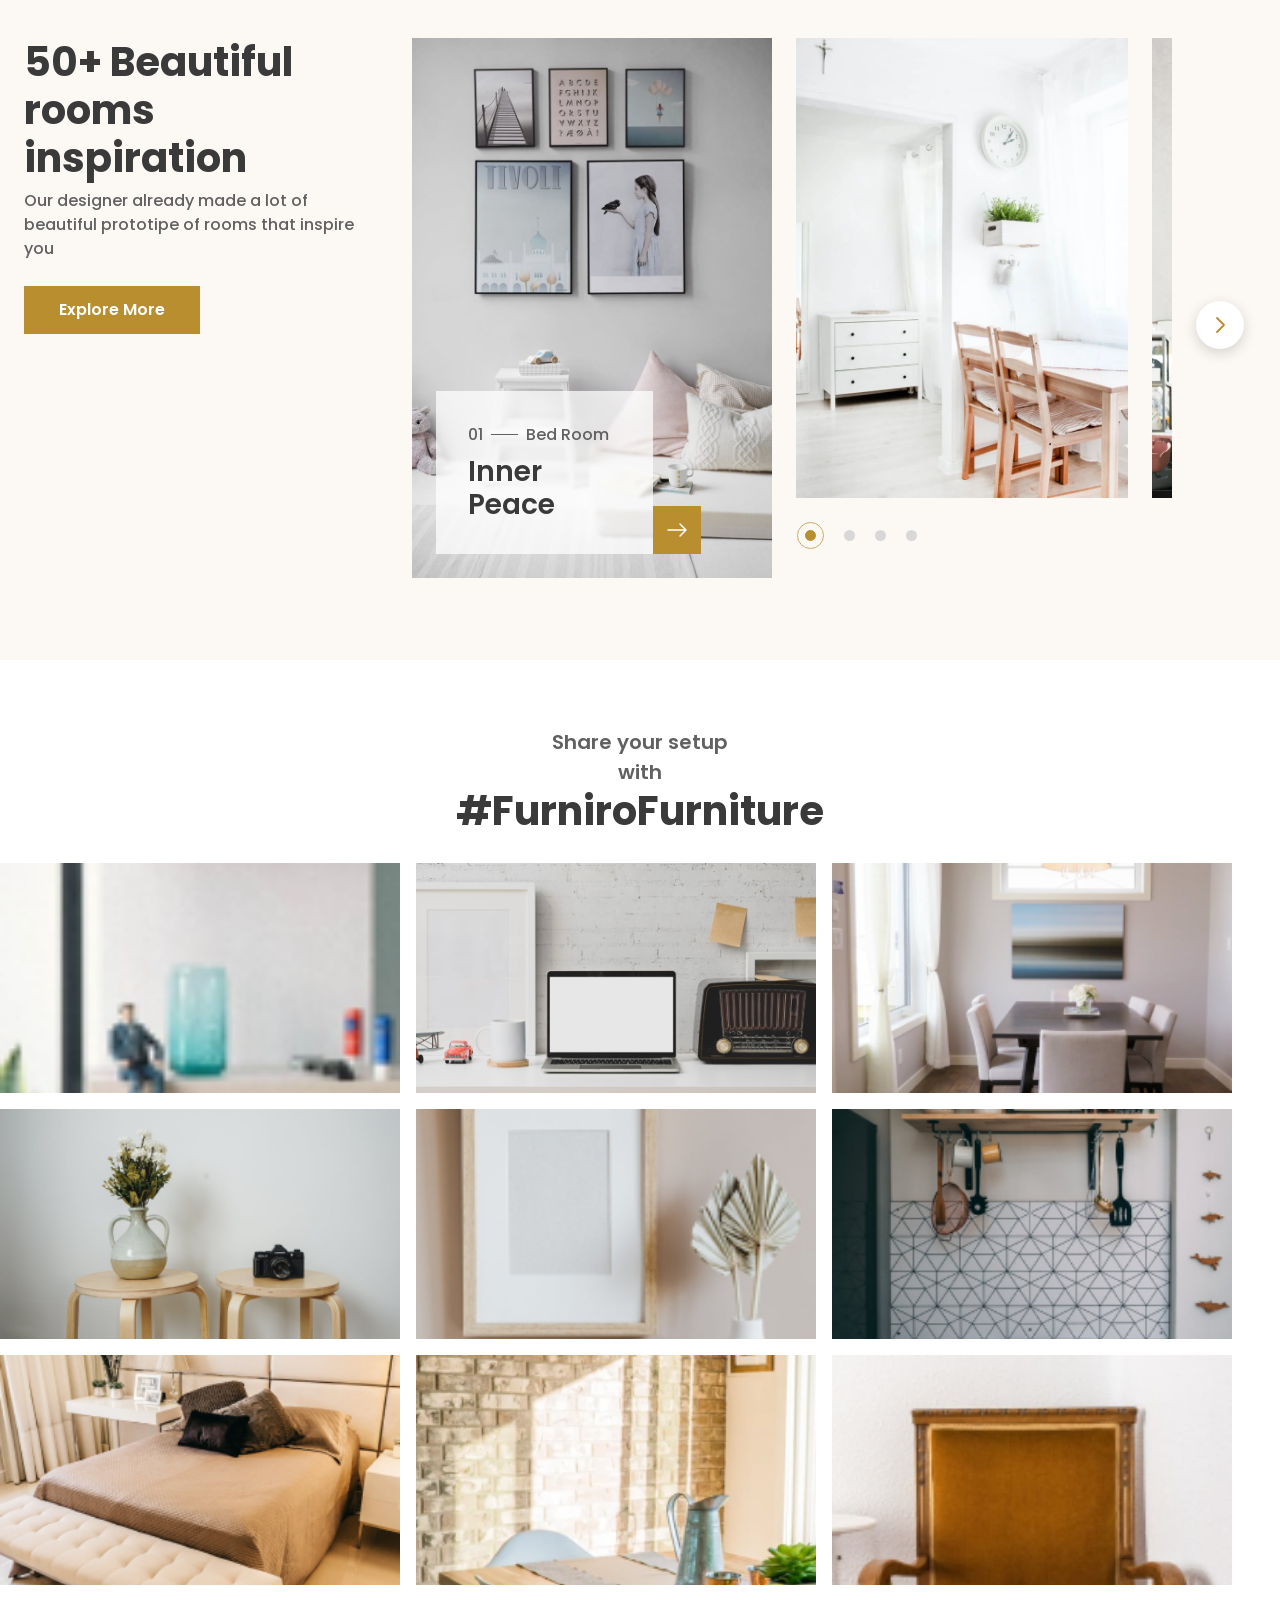
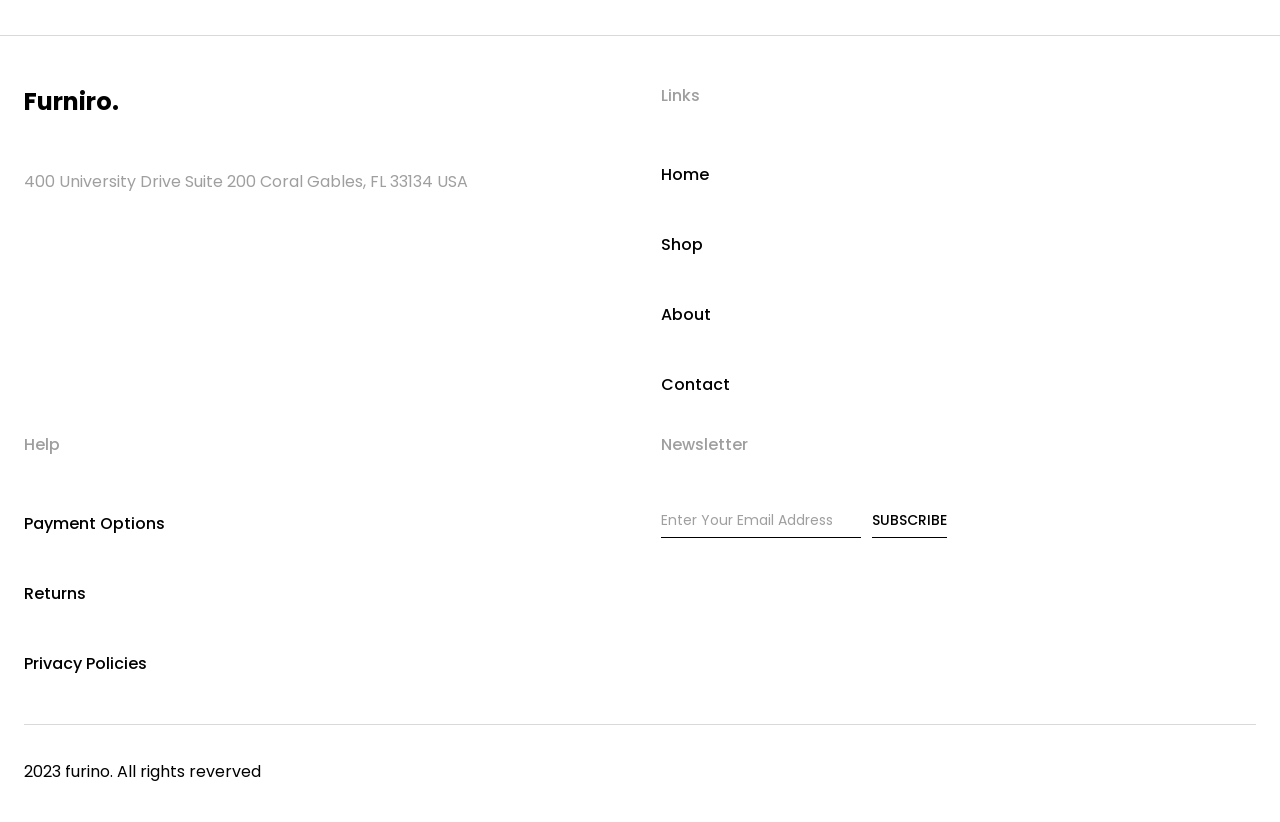
==== commit 17fe45c1: "Initial commit" ====
--- a/Home/index.html
+++ b/Home/index.html
@@ -36,14 +36,14 @@
           <span class="nav-hamburger__bar"></span>
         </button>
 
-        <!-- Mobile nav drawer: links + icons together -->
+        <!-- Mobile nav drawer -->
         <nav class="site-header__nav nav-menu" id="main-nav">
           <a href="#" class="nav-menu__link">Home</a>
           <a href="../Shop/shop.html" class="nav-menu__link">Shop</a>
-          <a href="#" class="nav-menu__link">About</a>
-          <a href="#" class="nav-menu__link">Contact</a>
-
-          <!-- Mobile-only action icons (shown inside nav drawer) -->
+          <a href="../About/about.html" class="nav-menu__link">About</a>
+          <a href="../Contact/contact.html" class="nav-menu__link">Contact</a>
+
+          <!-- Mobile-only action icons -->
           <div
             class="site-header__actions header-actions header-actions--mobile"
           >
@@ -62,7 +62,7 @@
           </div>
         </nav>
 
-        <!-- Desktop-only action icons (right side, hidden on mobile) -->
+        <!-- Desktop-only action icons -->
         <div
           class="site-header__actions header-actions header-actions--desktop"
         >
@@ -100,7 +100,9 @@
             Elevate your living space with our handcrafted furniture, designed
             for comfort, style, and lasting quality.
           </p>
-          <button class="hero__cta" type="button">BUY NOW</button>
+          <a href="../Shop/shop.html">
+            <button class="hero__cta" type="button">BUY NOW</button>
+          </a>
         </div>
       </section>
 
@@ -156,9 +158,9 @@
               </span>
 
               <div class="product-card__overlay">
-                <button class="product-card__overlay-cta" type="button">
-                  Add to cart
-                </button>
+                <a href="../Shop/shop.html" class="product-card__overlay-cta">
+                  View Details
+                </a>
 
                 <div class="product-card__overlay-actions">
                   <span><img src="./images/share.svg" alt="" />Share</span>
@@ -187,9 +189,9 @@
               <img src="./images/product-2.png" alt="Leviosa chair" />
 
               <div class="product-card__overlay">
-                <button class="product-card__overlay-cta" type="button">
-                  Add to cart
-                </button>
+                <a href="../Shop/shop.html" class="product-card__overlay-cta">
+                  View Details
+                </a>
 
                 <div class="product-card__overlay-actions">
                   <span><img src="./images/share.svg" alt="" />Share</span>
@@ -221,9 +223,9 @@
               </span>
 
               <div class="product-card__overlay">
-                <button class="product-card__overlay-cta" type="button">
-                  Add to cart
-                </button>
+                <a href="../Shop/shop.html" class="product-card__overlay-cta">
+                  View Details
+                </a>
 
                 <div class="product-card__overlay-actions">
                   <span><img src="./images/share.svg" alt="" />Share</span>
@@ -256,9 +258,9 @@
               </span>
 
               <div class="product-card__overlay">
-                <button class="product-card__overlay-cta" type="button">
-                  Add to cart
-                </button>
+                <a href="../Shop/shop.html" class="product-card__overlay-cta">
+                  View Details
+                </a>
 
                 <div class="product-card__overlay-actions">
                   <span><img src="./images/share.svg" alt="" />Share</span>
@@ -286,9 +288,9 @@
               <img src="./images/product-5.png" alt="Grifo lamp" />
 
               <div class="product-card__overlay">
-                <button class="product-card__overlay-cta" type="button">
-                  Add to cart
-                </button>
+                <a href="../Shop/shop.html" class="product-card__overlay-cta">
+                  View Details
+                </a>
 
                 <div class="product-card__overlay-actions">
                   <span><img src="./images/share.svg" alt="" />Share</span>
@@ -320,9 +322,9 @@
               </span>
 
               <div class="product-card__overlay">
-                <button class="product-card__overlay-cta" type="button">
-                  Add to cart
-                </button>
+                <a href="../Shop/shop.html" class="product-card__overlay-cta">
+                  View Details
+                </a>
 
                 <div class="product-card__overlay-actions">
                   <span><img src="./images/share.svg" alt="" />Share</span>
@@ -354,9 +356,9 @@
               </span>
 
               <div class="product-card__overlay">
-                <button class="product-card__overlay-cta" type="button">
-                  Add to cart
-                </button>
+                <a href="../Shop/shop.html" class="product-card__overlay-cta">
+                  View Details
+                </a>
 
                 <div class="product-card__overlay-actions">
                   <span><img src="./images/share.svg" alt="" />Share</span>
@@ -389,9 +391,9 @@
               </span>
 
               <div class="product-card__overlay">
-                <button class="product-card__overlay-cta" type="button">
-                  Add to cart
-                </button>
+                <a href="../Shop/shop.html" class="product-card__overlay-cta">
+                  View Details
+                </a>
 
                 <div class="product-card__overlay-actions">
                   <span><img src="./images/share.svg" alt="" />Share</span>
@@ -414,8 +416,9 @@
             </div>
           </article>
         </div>
-
-        <button class="products__more" type="button">Show More</button>
+        <a href="../Shop/shop.html">
+          <button class="products__more" type="button">Show More</button>
+        </a>
       </section>
 
       <section class="inspiration">
@@ -426,7 +429,11 @@
               Our designer already made a lot of beautiful prototipe of rooms
               that inspire you
             </p>
-            <button class="inspiration__cta" type="button">Explore More</button>
+            <a href="../Shop/shop.html">
+              <button class="inspiration__cta" type="button">
+                Explore More
+              </button>
+            </a>
           </div>
 
           <!-- Gallery -->
@@ -563,8 +570,10 @@
           <h4 class="site-footer__group-title">Links</h4>
           <a href="#" class="site-footer__link">Home</a>
           <a href="../Shop/shop.html" class="site-footer__link">Shop</a>
-          <a href="#" class="site-footer__link">About</a>
-          <a href="#" class="site-footer__link">Contact</a>
+          <a href="../About/about.html" class="site-footer__link">About</a>
+          <a href="../Contact/contact.html" class="site-footer__link"
+            >Contact</a
+          >
         </div>
 
         <div class="site-footer__group">
--- a/Home/css/styles.css
+++ b/Home/css/styles.css
@@ -233,11 +233,11 @@
   align-items: center;
   justify-content: center;
   padding: 25px 72px;
-  font-size: 16px;
+  font-size: 18px;
   font-weight: 700;
   color: var(--color-bg-hero-card);
   background: var(--color-primary);
-  border: 2px solid var(--color-primary);
+  border: 1.7px solid var(--color-primary);
   transition:
     background 0.3s ease,
     transform 0.3s ease,
@@ -360,7 +360,6 @@
 .product-card {
   position: relative;
   width: 285px;
-  min-height: 446px;
   background: var(--color-bg-soft);
   transition:
     transform 0.35s ease,
@@ -376,6 +375,7 @@
   overflow: hidden;
   width: 285px;
   height: 301px;
+  position: relative;
 }
 
 .product-card__media > img {
@@ -453,7 +453,7 @@
   position: absolute;
   inset: 0 auto auto 0;
   width: 285px;
-  height: 446px;
+  height: 301px;
   display: flex;
   flex-direction: column;
   align-items: center;
@@ -463,7 +463,7 @@
   background: rgb(58 58 58 / 72%);
   opacity: 0;
   visibility: hidden;
-  transform: translateY(10px);
+  transform: translateY(5px);
   transition:
     opacity 0.25s ease,
     transform 0.25s ease;
@@ -477,6 +477,21 @@
   font-size: 16px;
   line-height: 24px;
   font-weight: 600;
+  display: inline-flex;
+  align-items: center;
+  justify-content: center;
+  text-decoration: none;
+  transition:
+    background 0.3s ease,
+    color 0.3s ease,
+    transform 0.3s ease,
+    box-shadow 0.3s ease;
+}
+
+.product-card__overlay-cta:hover {
+  background: var(--color-primary);
+  color: var(--color-white);
+  transform: translateY(-1px);
 }
 
 .product-card__overlay-actions {
@@ -493,11 +508,29 @@
   display: inline-flex;
   align-items: center;
   gap: 2px;
+  cursor: pointer;
+  transition:
+    color 0.3s ease,
+    transform 0.3s ease;
+}
+
+.product-card__overlay-actions span:hover {
+  color: var(--color-primary);
+  transform: translateY(-2px);
 }
 
 .product-card__overlay-actions img {
   width: 16px;
   height: 16px;
+  transition:
+    filter 0.3s ease,
+    transform 0.3s ease;
+}
+
+.product-card__overlay-actions span:hover img {
+  filter: brightness(0) saturate(100%) invert(59%) sepia(42%) saturate(634%)
+    hue-rotate(7deg) brightness(92%) contrast(89%);
+  transform: scale(1.12);
 }
 
 .product-card:hover .product-card__overlay,
@@ -511,10 +544,10 @@
 .products__more {
   margin: 32px auto 0;
   width: 245px;
-  height: 48px;
+  height: 50px;
   display: grid;
   place-items: center;
-  border: 1px solid var(--color-primary);
+  border: 1.7px solid var(--color-primary);
   background: var(--color-white);
   color: var(--color-primary);
   font-size: 16px;
@@ -555,10 +588,11 @@
 }
 
 .inspiration__title {
+  color: var(--Color-Gray-1, #3a3a3a);
   font-size: 40px;
-  line-height: 1.2;
+  font-style: normal;
   font-weight: 700;
-  color: var(--color-heading);
+  line-height: 120%;
 }
 
 .inspiration__copy {
@@ -580,7 +614,7 @@
   font-size: 16px;
   line-height: 1.5;
   font-weight: 600;
-  border: 2px solid var(--color-primary);
+  border: 1.7px solid var(--color-primary);
   transition:
     background 0.3s ease,
     color 0.3s ease,
@@ -768,12 +802,13 @@
 }
 
 .social-proof__title {
-  width: 356px;
-  margin: 8px auto 0;
-  color: var(--color-heading);
+  color: var(--Color-Gray-1, #3a3a3a);
+  text-align: center;
+  font-family: Poppins;
   font-size: 40px;
-  line-height: 48px;
+  font-style: normal;
   font-weight: 700;
+  line-height: 120%;
 }
 
 .social-proof__grid {
@@ -1073,7 +1108,7 @@
   transform: translateY(-7px) rotate(-45deg);
 }
 
-/* Responsive */
+/* Media Queries */
 
 @media (min-width: 1600px) {
   .hero__card {
@@ -1397,10 +1432,6 @@
     padding: 14px 0 4px;
     gap: 24px;
     width: 100%;
-  }
-
-  .header-actions {
-    gap: 16px;
   }
 
   .hero__background {
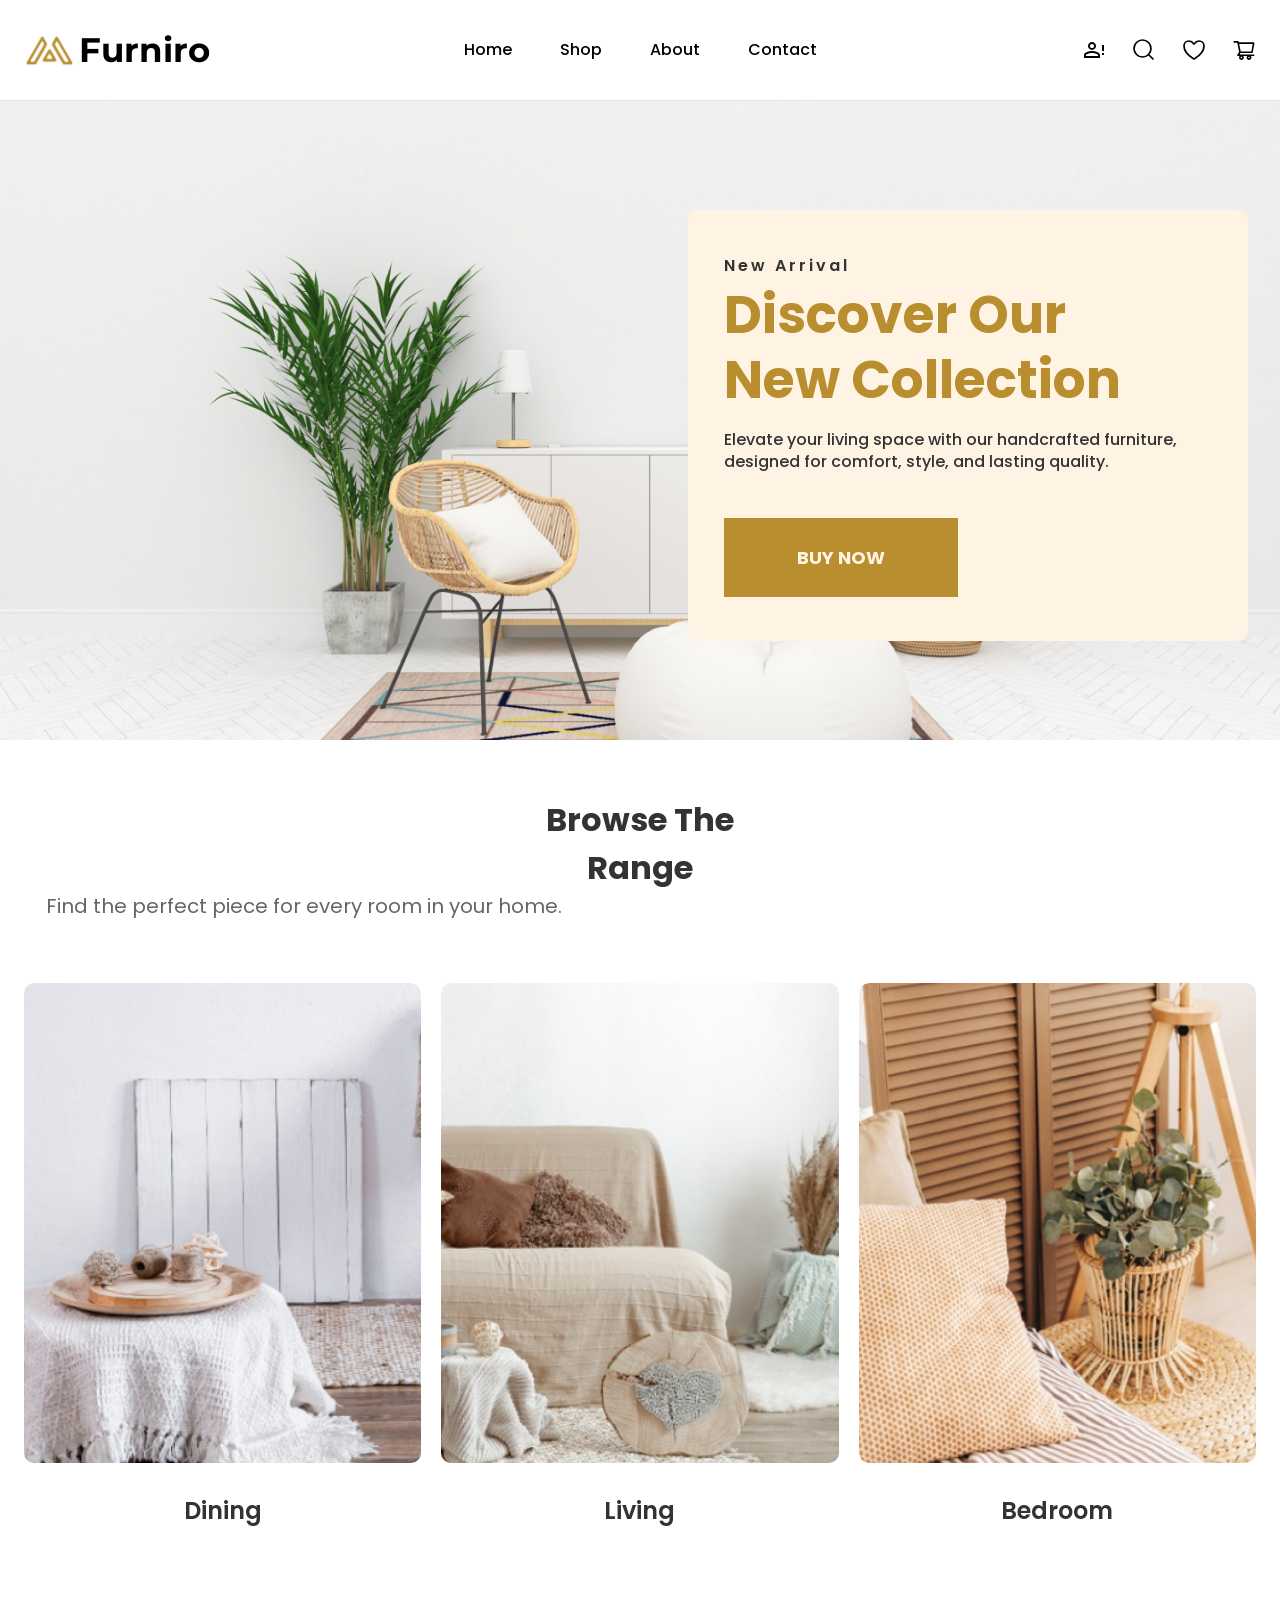
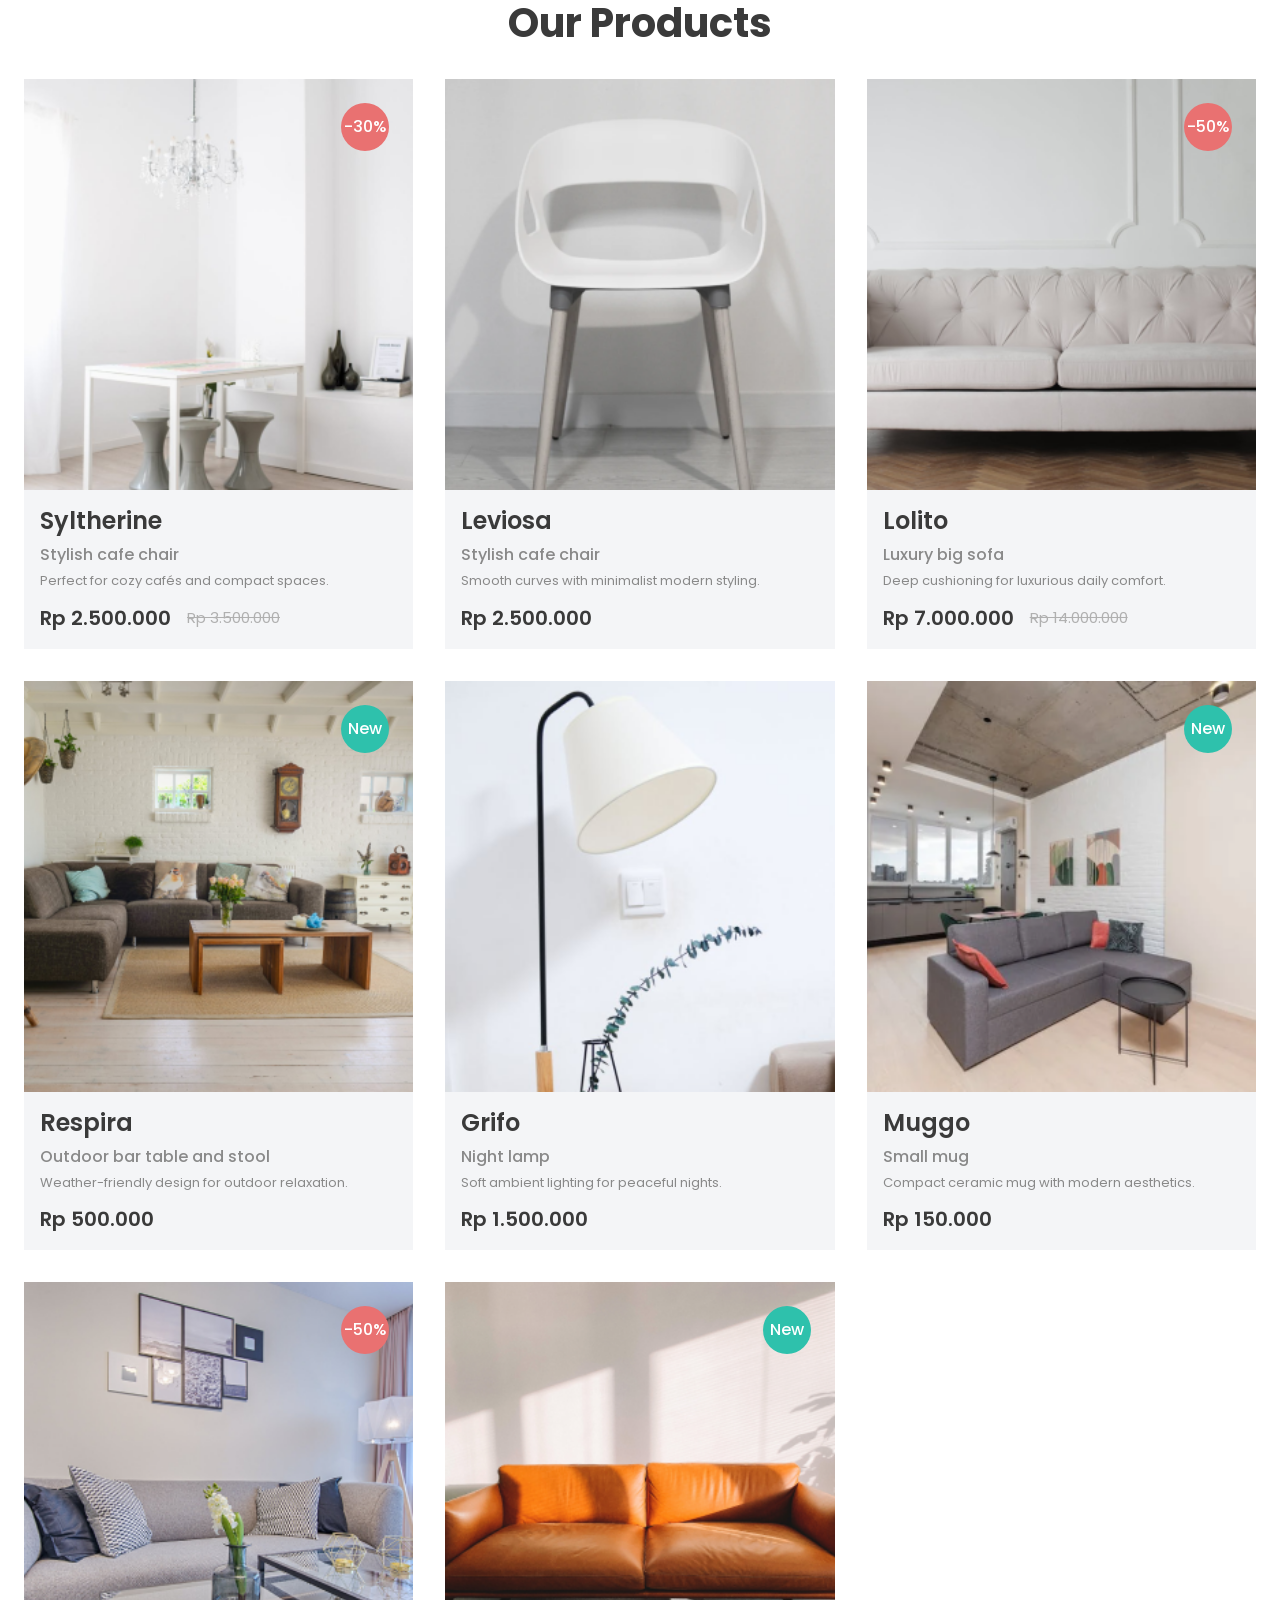
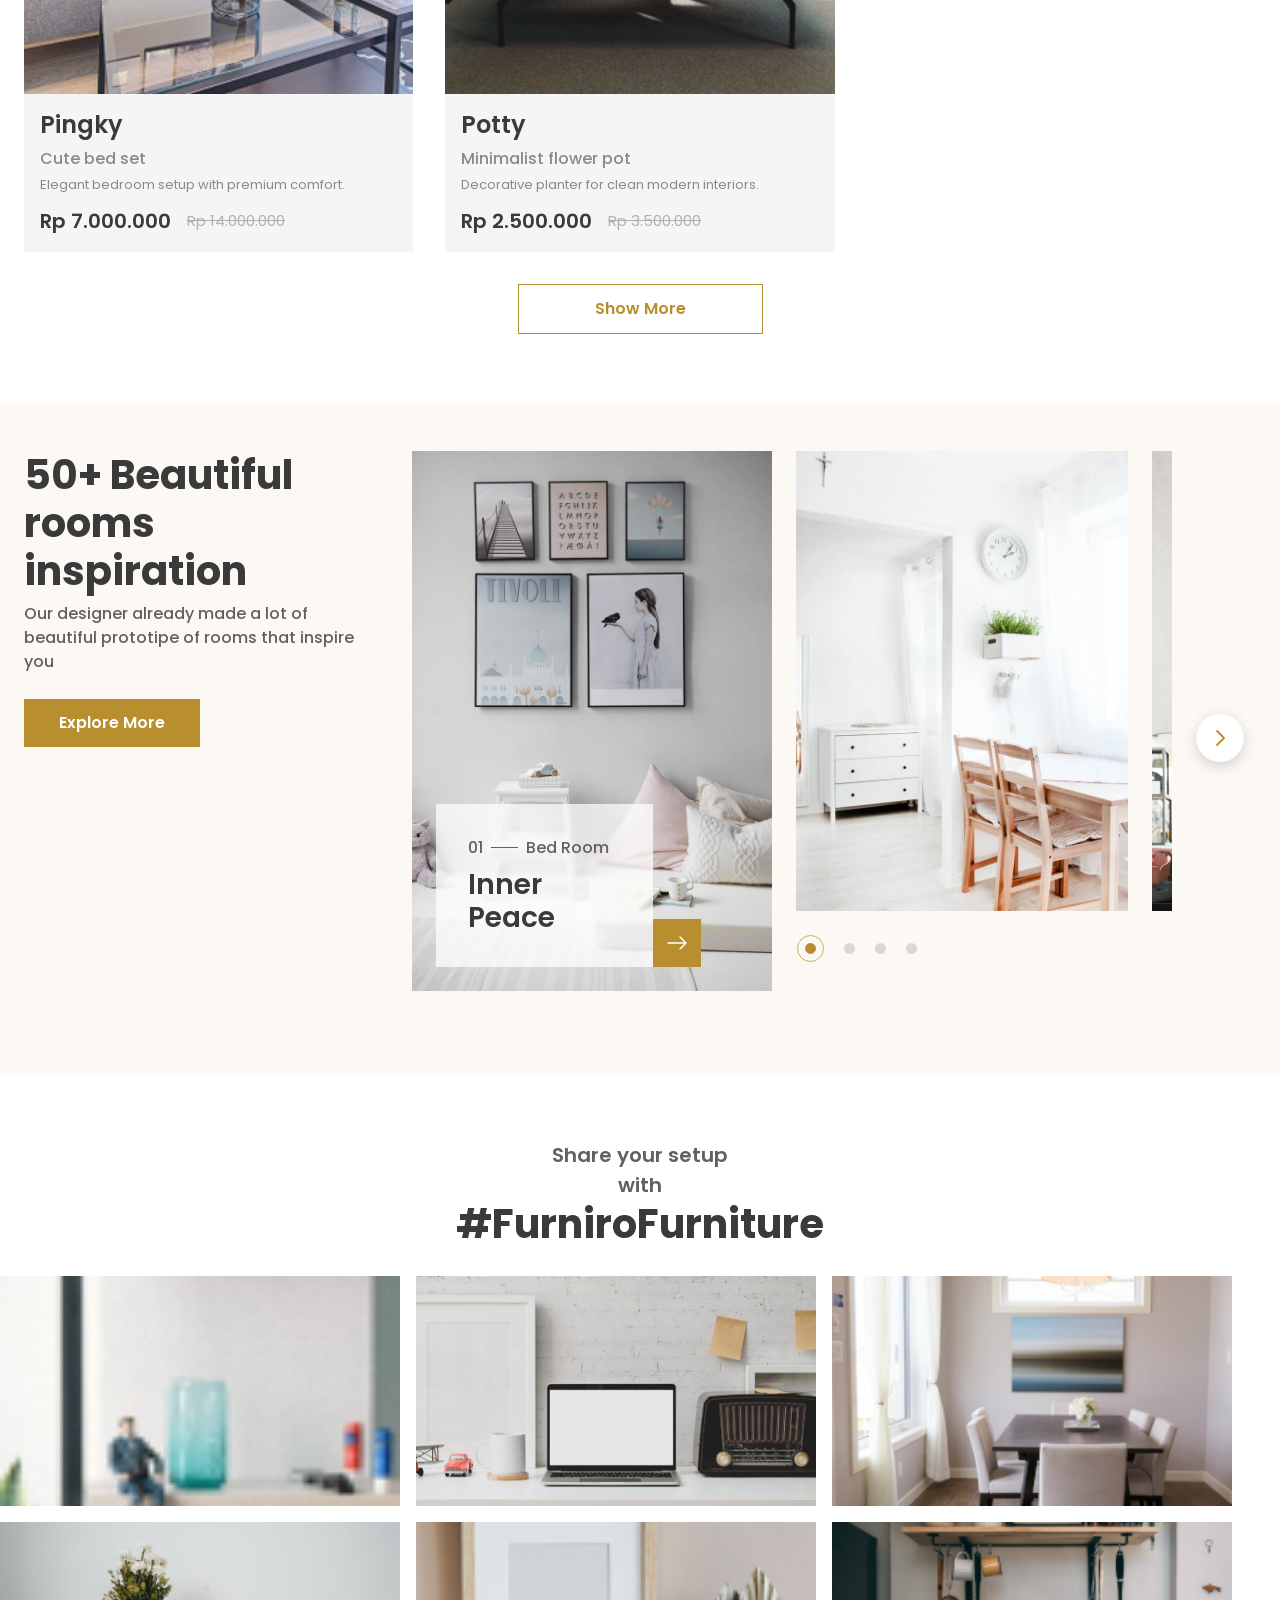
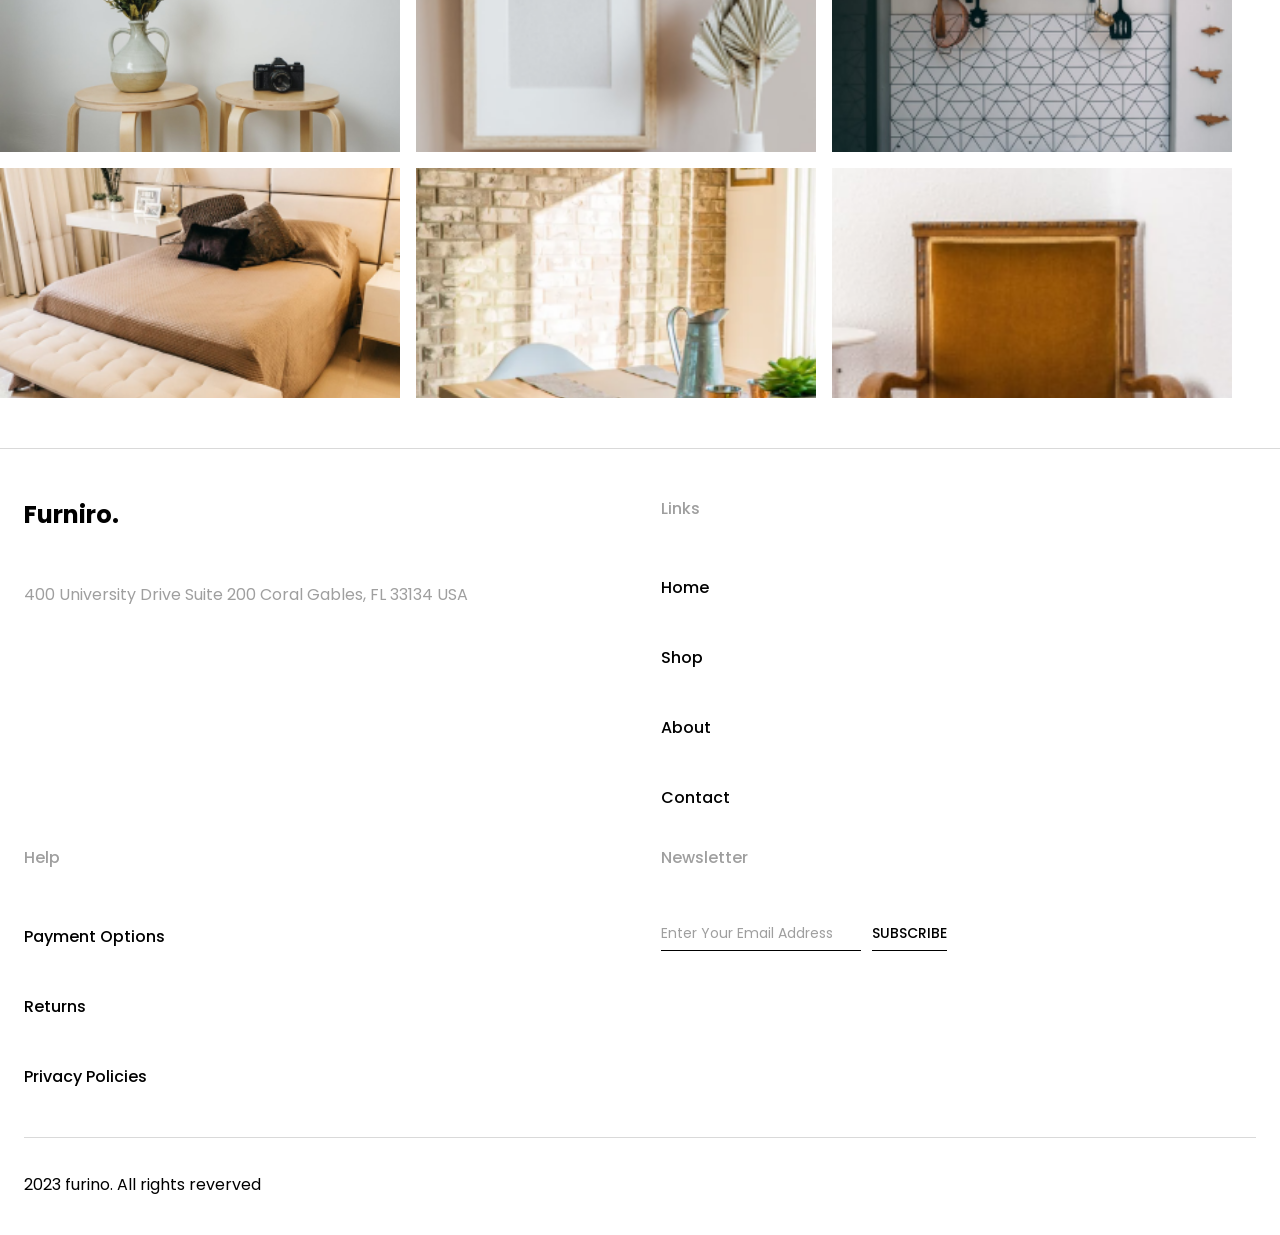
==== commit 90c1afbb: "Optimized for  Mobile/Tablet/iOS for Home, Shop and Single_Product Page" ====
--- a/Home/index.html
+++ b/Home/index.html
@@ -4,6 +4,7 @@
     <meta charset="UTF-8" />
     <meta name="viewport" content="width=device-width, initial-scale=1.0" />
     <title>Furniture eCommerce Website UI (Community)</title>
+    <link rel="icon" type="image/svg+xml" href="./images/logo.svg" />
     <link rel="preconnect" href="https://fonts.googleapis.com" />
     <link rel="preconnect" href="https://fonts.gstatic.com" crossorigin />
     <link
@@ -118,27 +119,33 @@
 
         <div class="range__grid u-container">
           <article class="range-card">
-            <img
-              src="./images/category-1.png"
-              alt="Dining furniture"
-              class="range-card__image"
-            />
+            <a href="../Shop/shop.html">
+              <img
+                src="./images/category-1.png"
+                alt="Dining furniture"
+                class="range-card__image"
+              />
+            </a>
             <h3 class="range-card__label">Dining</h3>
           </article>
           <article class="range-card">
-            <img
-              src="./images/category-2.png"
-              alt="Living room furniture"
-              class="range-card__image"
-            />
+            <a href="../Shop/shop.html">
+              <img
+                src="./images/category-2.png"
+                alt="Living room furniture"
+                class="range-card__image"
+              />
+            </a>
             <h3 class="range-card__label">Living</h3>
           </article>
           <article class="range-card">
-            <img
-              src="./images/category-3.png"
-              alt="Bedroom furniture"
-              class="range-card__image"
-            />
+            <a href="../Shop/shop.html">
+              <img
+                src="./images/category-3.png"
+                alt="Bedroom furniture"
+                class="range-card__image"
+              />
+            </a>
             <h3 class="range-card__label">Bedroom</h3>
           </article>
         </div>
@@ -152,266 +159,236 @@
           <article class="product-card">
             <div class="product-card__media">
               <img src="./images/product-1.png" alt="Syltherine chair" />
-
               <span class="product-card__badge product-card__badge--sale">
                 -30%
               </span>
-
-              <div class="product-card__overlay">
-                <a href="../Shop/shop.html" class="product-card__overlay-cta">
-                  View Details
-                </a>
-
-                <div class="product-card__overlay-actions">
-                  <span><img src="./images/share.svg" alt="" />Share</span>
-                  <span><img src="./images/compare.svg" alt="" />Compare</span>
-                  <span
-                    ><img src="./images/heart-icon-sm.svg" alt="" />Like</span
-                  >
-                </div>
-              </div>
-            </div>
-
+            </div>
             <div class="product-card__body">
               <h3 class="product-card__title">Syltherine</h3>
               <p class="product-card__subtitle">Stylish cafe chair</p>
-
+              <p class="product-card__details">
+                Perfect for cozy cafés and compact spaces.
+              </p>
               <div class="product-card__price-row">
                 <span class="product-card__price">Rp 2.500.000</span>
                 <span class="product-card__price-old">Rp 3.500.000</span>
               </div>
             </div>
+            <div class="product-card__overlay">
+              <a href="../Shop/shop.html" class="product-card__overlay-cta">
+                View Details
+              </a>
+              <div class="product-card__overlay-actions">
+                <span><img src="./images/share.svg" alt="" />Share</span>
+                <span><img src="./images/compare.svg" alt="" />Compare</span>
+                <span><img src="./images/heart-icon-sm.svg" alt="" />Like</span>
+              </div>
+            </div>
           </article>
 
           <!-- Product 2 -->
           <article class="product-card">
             <div class="product-card__media">
               <img src="./images/product-2.png" alt="Leviosa chair" />
-
-              <div class="product-card__overlay">
-                <a href="../Shop/shop.html" class="product-card__overlay-cta">
-                  View Details
-                </a>
-
-                <div class="product-card__overlay-actions">
-                  <span><img src="./images/share.svg" alt="" />Share</span>
-                  <span><img src="./images/compare.svg" alt="" />Compare</span>
-                  <span
-                    ><img src="./images/heart-icon-sm.svg" alt="" />Like</span
-                  >
-                </div>
-              </div>
-            </div>
-
+            </div>
             <div class="product-card__body">
               <h3 class="product-card__title">Leviosa</h3>
               <p class="product-card__subtitle">Stylish cafe chair</p>
-
+              <p class="product-card__details">
+                Smooth curves with minimalist modern styling.
+              </p>
               <div class="product-card__price-row">
                 <span class="product-card__price">Rp 2.500.000</span>
               </div>
             </div>
+            <div class="product-card__overlay">
+              <a href="../Shop/shop.html" class="product-card__overlay-cta">
+                View Details
+              </a>
+              <div class="product-card__overlay-actions">
+                <span><img src="./images/share.svg" alt="" />Share</span>
+                <span><img src="./images/compare.svg" alt="" />Compare</span>
+                <span><img src="./images/heart-icon-sm.svg" alt="" />Like</span>
+              </div>
+            </div>
           </article>
 
           <!-- Product 3 -->
           <article class="product-card">
             <div class="product-card__media">
               <img src="./images/product-3.png" alt="Lolito sofa" />
-
               <span class="product-card__badge product-card__badge--sale">
                 -50%
               </span>
-
-              <div class="product-card__overlay">
-                <a href="../Shop/shop.html" class="product-card__overlay-cta">
-                  View Details
-                </a>
-
-                <div class="product-card__overlay-actions">
-                  <span><img src="./images/share.svg" alt="" />Share</span>
-                  <span><img src="./images/compare.svg" alt="" />Compare</span>
-                  <span
-                    ><img src="./images/heart-icon-sm.svg" alt="" />Like</span
-                  >
-                </div>
-              </div>
-            </div>
-
+            </div>
             <div class="product-card__body">
               <h3 class="product-card__title">Lolito</h3>
               <p class="product-card__subtitle">Luxury big sofa</p>
-
+              <p class="product-card__details">
+                Deep cushioning for luxurious daily comfort.
+              </p>
               <div class="product-card__price-row">
                 <span class="product-card__price">Rp 7.000.000</span>
                 <span class="product-card__price-old">Rp 14.000.000</span>
               </div>
             </div>
+            <div class="product-card__overlay">
+              <a href="../Shop/shop.html" class="product-card__overlay-cta">
+                View Details
+              </a>
+              <div class="product-card__overlay-actions">
+                <span><img src="./images/share.svg" alt="" />Share</span>
+                <span><img src="./images/compare.svg" alt="" />Compare</span>
+                <span><img src="./images/heart-icon-sm.svg" alt="" />Like</span>
+              </div>
+            </div>
           </article>
 
           <!-- Product 4 -->
           <article class="product-card">
             <div class="product-card__media">
               <img src="./images/product-4.png" alt="Respira stool set" />
-
               <span class="product-card__badge product-card__badge--new">
                 New
               </span>
-
-              <div class="product-card__overlay">
-                <a href="../Shop/shop.html" class="product-card__overlay-cta">
-                  View Details
-                </a>
-
-                <div class="product-card__overlay-actions">
-                  <span><img src="./images/share.svg" alt="" />Share</span>
-                  <span><img src="./images/compare.svg" alt="" />Compare</span>
-                  <span
-                    ><img src="./images/heart-icon-sm.svg" alt="" />Like</span
-                  >
-                </div>
-              </div>
-            </div>
-
+            </div>
             <div class="product-card__body">
               <h3 class="product-card__title">Respira</h3>
               <p class="product-card__subtitle">Outdoor bar table and stool</p>
-
+              <p class="product-card__details">
+                Weather-friendly design for outdoor relaxation.
+              </p>
               <div class="product-card__price-row">
                 <span class="product-card__price">Rp 500.000</span>
               </div>
             </div>
+            <div class="product-card__overlay">
+              <a href="../Shop/shop.html" class="product-card__overlay-cta">
+                View Details
+              </a>
+              <div class="product-card__overlay-actions">
+                <span><img src="./images/share.svg" alt="" />Share</span>
+                <span><img src="./images/compare.svg" alt="" />Compare</span>
+                <span><img src="./images/heart-icon-sm.svg" alt="" />Like</span>
+              </div>
+            </div>
           </article>
 
           <!-- Product 5 -->
           <article class="product-card">
             <div class="product-card__media">
               <img src="./images/product-5.png" alt="Grifo lamp" />
-
-              <div class="product-card__overlay">
-                <a href="../Shop/shop.html" class="product-card__overlay-cta">
-                  View Details
-                </a>
-
-                <div class="product-card__overlay-actions">
-                  <span><img src="./images/share.svg" alt="" />Share</span>
-                  <span><img src="./images/compare.svg" alt="" />Compare</span>
-                  <span
-                    ><img src="./images/heart-icon-sm.svg" alt="" />Like</span
-                  >
-                </div>
-              </div>
-            </div>
-
+            </div>
             <div class="product-card__body">
               <h3 class="product-card__title">Grifo</h3>
               <p class="product-card__subtitle">Night lamp</p>
-
+              <p class="product-card__details">
+                Soft ambient lighting for peaceful nights.
+              </p>
               <div class="product-card__price-row">
                 <span class="product-card__price">Rp 1.500.000</span>
               </div>
             </div>
+            <div class="product-card__overlay">
+              <a href="../Shop/shop.html" class="product-card__overlay-cta">
+                View Details
+              </a>
+              <div class="product-card__overlay-actions">
+                <span><img src="./images/share.svg" alt="" />Share</span>
+                <span><img src="./images/compare.svg" alt="" />Compare</span>
+                <span><img src="./images/heart-icon-sm.svg" alt="" />Like</span>
+              </div>
+            </div>
           </article>
 
           <!-- Product 6 -->
           <article class="product-card">
             <div class="product-card__media">
               <img src="./images/product-6.png" alt="Muggo mug" />
-
               <span class="product-card__badge product-card__badge--new">
                 New
               </span>
-
-              <div class="product-card__overlay">
-                <a href="../Shop/shop.html" class="product-card__overlay-cta">
-                  View Details
-                </a>
-
-                <div class="product-card__overlay-actions">
-                  <span><img src="./images/share.svg" alt="" />Share</span>
-                  <span><img src="./images/compare.svg" alt="" />Compare</span>
-                  <span
-                    ><img src="./images/heart-icon-sm.svg" alt="" />Like</span
-                  >
-                </div>
-              </div>
-            </div>
-
+            </div>
             <div class="product-card__body">
               <h3 class="product-card__title">Muggo</h3>
               <p class="product-card__subtitle">Small mug</p>
-
+              <p class="product-card__details">
+                Compact ceramic mug with modern aesthetics.
+              </p>
               <div class="product-card__price-row">
                 <span class="product-card__price">Rp 150.000</span>
               </div>
             </div>
+            <div class="product-card__overlay">
+              <a href="../Shop/shop.html" class="product-card__overlay-cta">
+                View Details
+              </a>
+              <div class="product-card__overlay-actions">
+                <span><img src="./images/share.svg" alt="" />Share</span>
+                <span><img src="./images/compare.svg" alt="" />Compare</span>
+                <span><img src="./images/heart-icon-sm.svg" alt="" />Like</span>
+              </div>
+            </div>
           </article>
 
           <!-- Product 7 -->
           <article class="product-card">
             <div class="product-card__media">
               <img src="./images/product-7.png" alt="Pingky bed set" />
-
               <span class="product-card__badge product-card__badge--sale">
                 -50%
               </span>
-
-              <div class="product-card__overlay">
-                <a href="../Shop/shop.html" class="product-card__overlay-cta">
-                  View Details
-                </a>
-
-                <div class="product-card__overlay-actions">
-                  <span><img src="./images/share.svg" alt="" />Share</span>
-                  <span><img src="./images/compare.svg" alt="" />Compare</span>
-                  <span
-                    ><img src="./images/heart-icon-sm.svg" alt="" />Like</span
-                  >
-                </div>
-              </div>
-            </div>
-
+            </div>
             <div class="product-card__body">
               <h3 class="product-card__title">Pingky</h3>
               <p class="product-card__subtitle">Cute bed set</p>
-
+              <p class="product-card__details">
+                Elegant bedroom setup with premium comfort.
+              </p>
               <div class="product-card__price-row">
                 <span class="product-card__price">Rp 7.000.000</span>
                 <span class="product-card__price-old">Rp 14.000.000</span>
               </div>
             </div>
+            <div class="product-card__overlay">
+              <a href="../Shop/shop.html" class="product-card__overlay-cta">
+                View Details
+              </a>
+              <div class="product-card__overlay-actions">
+                <span><img src="./images/share.svg" alt="" />Share</span>
+                <span><img src="./images/compare.svg" alt="" />Compare</span>
+                <span><img src="./images/heart-icon-sm.svg" alt="" />Like</span>
+              </div>
+            </div>
           </article>
 
           <!-- Product 8 -->
           <article class="product-card">
             <div class="product-card__media">
               <img src="./images/product-8.png" alt="Potty flower pot" />
-
               <span class="product-card__badge product-card__badge--new">
                 New
               </span>
-
-              <div class="product-card__overlay">
-                <a href="../Shop/shop.html" class="product-card__overlay-cta">
-                  View Details
-                </a>
-
-                <div class="product-card__overlay-actions">
-                  <span><img src="./images/share.svg" alt="" />Share</span>
-                  <span><img src="./images/compare.svg" alt="" />Compare</span>
-                  <span
-                    ><img src="./images/heart-icon-sm.svg" alt="" />Like</span
-                  >
-                </div>
-              </div>
-            </div>
-
+            </div>
             <div class="product-card__body">
               <h3 class="product-card__title">Potty</h3>
               <p class="product-card__subtitle">Minimalist flower pot</p>
-
+              <p class="product-card__details">
+                Decorative planter for clean modern interiors.
+              </p>
               <div class="product-card__price-row">
                 <span class="product-card__price">Rp 2.500.000</span>
                 <span class="product-card__price-old">Rp 3.500.000</span>
+              </div>
+            </div>
+            <div class="product-card__overlay">
+              <a href="../Shop/shop.html" class="product-card__overlay-cta">
+                View Details
+              </a>
+              <div class="product-card__overlay-actions">
+                <span><img src="./images/share.svg" alt="" />Share</span>
+                <span><img src="./images/compare.svg" alt="" />Compare</span>
+                <span><img src="./images/heart-icon-sm.svg" alt="" />Like</span>
               </div>
             </div>
           </article>
--- a/Home/css/styles.css
+++ b/Home/css/styles.css
@@ -70,6 +70,10 @@
 .site-header {
   height: 100px;
   background: var(--color-white);
+  position: sticky;
+  top: 0;
+  z-index: 100;
+  box-shadow: 0 0.5px 0 var(--color-border);
 }
 
 .site-header__inner {
@@ -91,11 +95,9 @@
 .site-header__brand {
   justify-self: start;
 }
-
 .site-header__nav {
   justify-self: center;
 }
-
 .site-header__actions {
   justify-self: end;
 }
@@ -143,7 +145,6 @@
 .nav-menu__link:hover {
   color: var(--color-primary);
 }
-
 .nav-menu__link:hover::after {
   width: 100%;
 }
@@ -176,6 +177,48 @@
   filter: brightness(0) saturate(100%) invert(59%) sepia(42%) saturate(634%)
     hue-rotate(7deg) brightness(92%) contrast(89%);
   transform: scale(1.12);
+}
+
+/* Hamburger */
+
+.nav-hamburger {
+  display: none;
+  flex-direction: column;
+  justify-content: center;
+  align-items: center;
+  gap: 5px;
+  width: 40px;
+  height: 40px;
+  background: transparent;
+  border: none;
+  cursor: pointer;
+  padding: 4px;
+  z-index: 200;
+  order: 2;
+  flex-shrink: 0;
+}
+
+.nav-hamburger__bar {
+  display: block;
+  width: 24px;
+  height: 2px;
+  background: #000;
+  border-radius: 2px;
+  transition:
+    transform 0.3s ease,
+    opacity 0.3s ease;
+  transform-origin: center;
+}
+
+.nav-hamburger.is-open .nav-hamburger__bar:nth-child(1) {
+  transform: translateY(7px) rotate(45deg);
+}
+.nav-hamburger.is-open .nav-hamburger__bar:nth-child(2) {
+  opacity: 0;
+  transform: scaleX(0);
+}
+.nav-hamburger.is-open .nav-hamburger__bar:nth-child(3) {
+  transform: translateY(-7px) rotate(-45deg);
 }
 
 /* Hero */
@@ -292,12 +335,13 @@
   line-height: 1.5;
 }
 
+/* Desktop: 3-col fluid grid */
 .range__grid {
   margin-top: 62px;
   width: min(100%, 1183px);
   margin-inline: auto;
   display: grid;
-  grid-template-columns: repeat(3, 381px);
+  grid-template-columns: repeat(3, minmax(0, 1fr));
   gap: 20px;
   justify-content: center;
 }
@@ -328,7 +372,7 @@
   color: var(--color-text);
 }
 
-/* Products */
+/* Products - Fluid 4-col Grid */
 
 .products {
   width: min(100%, 1236px);
@@ -349,17 +393,16 @@
 
 .products__grid {
   margin-top: 32px;
-  width: min(100%, 1236px);
-  margin-inline: auto;
+  width: 100%;
   display: grid;
-  grid-template-columns: repeat(4, 285px);
+  grid-template-columns: repeat(4, minmax(0, 1fr));
   gap: 32px;
-  justify-content: center;
-}
+}
+
+/* Product Card */
 
 .product-card {
   position: relative;
-  width: 285px;
   background: var(--color-bg-soft);
   transition:
     transform 0.35s ease,
@@ -373,8 +416,8 @@
 
 .product-card__media {
   overflow: hidden;
-  width: 285px;
-  height: 301px;
+  width: 100%;
+  aspect-ratio: 285 / 301;
   position: relative;
 }
 
@@ -397,12 +440,12 @@
   font-size: 16px;
   line-height: 1.5;
   font-weight: 500;
+  z-index: 20;
 }
 
 .product-card__badge--sale {
   background: var(--color-badge-sale);
 }
-
 .product-card__badge--new {
   background: var(--color-badge-new);
 }
@@ -426,6 +469,14 @@
   font-weight: 500;
 }
 
+.product-card__details {
+  font-size: 13px;
+  line-height: 1.5;
+  color: #898989;
+  margin-top: 4px;
+  margin-bottom: 12px;
+}
+
 .product-card__price-row {
   margin-top: 8px;
   display: flex;
@@ -451,9 +502,9 @@
 
 .product-card__overlay {
   position: absolute;
-  inset: 0 auto auto 0;
-  width: 285px;
-  height: 301px;
+  inset: 0;
+  width: 100%;
+  height: 100%;
   display: flex;
   flex-direction: column;
   align-items: center;
@@ -467,6 +518,7 @@
   transition:
     opacity 0.25s ease,
     transform 0.25s ease;
+  z-index: 10;
 }
 
 .product-card__overlay-cta {
@@ -484,8 +536,7 @@
   transition:
     background 0.3s ease,
     color 0.3s ease,
-    transform 0.3s ease,
-    box-shadow 0.3s ease;
+    transform 0.3s ease;
 }
 
 .product-card__overlay-cta:hover {
@@ -497,21 +548,24 @@
 .product-card__overlay-actions {
   display: flex;
   align-items: center;
+  justify-content: center;
   gap: 20px;
   color: var(--color-white);
   font-size: 16px;
   line-height: 1.5;
   font-weight: 600;
+  width: 100%;
 }
 
 .product-card__overlay-actions span {
   display: inline-flex;
   align-items: center;
-  gap: 2px;
+  gap: 4px;
   cursor: pointer;
   transition:
     color 0.3s ease,
     transform 0.3s ease;
+  white-space: nowrap;
 }
 
 .product-card__overlay-actions span:hover {
@@ -588,9 +642,8 @@
 }
 
 .inspiration__title {
-  color: var(--Color-Gray-1, #3a3a3a);
+  color: #3a3a3a;
   font-size: 40px;
-  font-style: normal;
   font-weight: 700;
   line-height: 120%;
 }
@@ -726,8 +779,6 @@
   height: 27px;
 }
 
-/* Nav Buttons */
-
 .inspiration__nav {
   position: absolute;
   top: 50%;
@@ -749,7 +800,6 @@
   transition: filter 0.3s ease;
 }
 
-/* Nav Hover */
 .inspiration__nav:hover {
   background: var(--color-bg-hero-card);
   transform: translateY(calc(-50% - 2px));
@@ -763,11 +813,9 @@
   left: 586px;
   right: auto;
 }
-
 .inspiration__next {
   right: 20px;
 }
-
 .inspiration__nav-icon--prev {
   transform: rotate(180deg);
 }
@@ -782,7 +830,7 @@
     transform 0.3s ease;
 }
 
-/* Social Proof */
+/* Trust Strip */
 
 .social-proof {
   overflow: hidden;
@@ -802,15 +850,15 @@
 }
 
 .social-proof__title {
-  color: var(--Color-Gray-1, #3a3a3a);
+  color: #3a3a3a;
   text-align: center;
   font-family: Poppins;
   font-size: 40px;
-  font-style: normal;
   font-weight: 700;
   line-height: 120%;
 }
 
+/* Desktop Collage */
 .social-proof__grid {
   position: relative;
   left: 50%;
@@ -840,56 +888,48 @@
   width: 274px;
   height: 382px;
 }
-
 .social-proof__item--2 {
   top: 70px;
   left: 290px;
   width: 451px;
   height: 312px;
 }
-
 .social-proof__item--3 {
   top: 156px;
   left: 757px;
   width: 295px;
   height: 392px;
 }
-
 .social-proof__item--4 {
   top: 398px;
   left: 397px;
   width: 344px;
   height: 242px;
 }
-
 .social-proof__item--5 {
   top: 463px;
   left: 1068px;
   width: 178px;
   height: 242px;
 }
-
 .social-proof__item--6 {
   top: 463px;
   left: 1262px;
   width: 258px;
   height: 196px;
 }
-
 .social-proof__item--7 {
   top: 99px;
   left: 1068px;
   width: 290px;
   height: 348px;
 }
-
 .social-proof__item--8 {
   top: 14px;
   left: 1374px;
   width: 425px;
   height: 433px;
 }
-
 .social-proof__item--9 {
   top: 398px;
   left: 0;
@@ -925,17 +965,14 @@
   position: absolute;
   top: 0;
 }
-
 .site-footer__top > .site-footer__group:nth-child(2) {
   left: 423px;
   width: 68px;
 }
-
 .site-footer__top > .site-footer__group:nth-child(3) {
   left: 635px;
   width: 140px;
 }
-
 .site-footer__top > .site-footer__group:nth-child(4) {
   left: 847px;
   width: 286px;
@@ -1006,11 +1043,9 @@
 .site-footer__link:hover {
   color: var(--color-primary);
 }
-
 .site-footer__link:hover::after {
   width: 100%;
 }
-
 .site-footer__link:last-child {
   margin-bottom: 0;
 }
@@ -1065,56 +1100,7 @@
   font-weight: 400;
 }
 
-/* Hamburger Menu */
-
-.nav-hamburger {
-  display: none;
-  flex-direction: column;
-  justify-content: center;
-  align-items: center;
-  gap: 5px;
-  width: 40px;
-  height: 40px;
-  background: transparent;
-  border: none;
-  cursor: pointer;
-  padding: 4px;
-  z-index: 200;
-  order: 2;
-  flex-shrink: 0;
-}
-
-.nav-hamburger__bar {
-  display: block;
-  width: 24px;
-  height: 2px;
-  background: #000;
-  border-radius: 2px;
-  transition:
-    transform 0.3s ease,
-    opacity 0.3s ease;
-  transform-origin: center;
-}
-
-/* Animate to X when open */
-.nav-hamburger.is-open .nav-hamburger__bar:nth-child(1) {
-  transform: translateY(7px) rotate(45deg);
-}
-.nav-hamburger.is-open .nav-hamburger__bar:nth-child(2) {
-  opacity: 0;
-  transform: scaleX(0);
-}
-.nav-hamburger.is-open .nav-hamburger__bar:nth-child(3) {
-  transform: translateY(-7px) rotate(-45deg);
-}
-
 /* Media Queries */
-
-@media (min-width: 1600px) {
-  .hero__card {
-    right: max(58px, calc((100vw - 1440px) / 2 + 58px));
-  }
-}
 
 @media (max-width: 1280px) {
   .u-container {
@@ -1130,7 +1116,6 @@
   .nav-menu {
     gap: 48px;
   }
-
   .header-actions {
     gap: 26px;
   }
@@ -1138,7 +1123,6 @@
   .hero {
     height: 640px;
   }
-
   .hero__card {
     top: 110px;
     right: 32px;
@@ -1146,24 +1130,12 @@
     min-height: auto;
     padding: 44px 36px;
   }
-
   .hero__description {
     font-size: 16px;
   }
 
   .products__grid {
-    width: 100%;
     grid-template-columns: repeat(3, minmax(0, 1fr));
-  }
-
-  .product-card,
-  .product-card__media,
-  .product-card__overlay {
-    width: 100%;
-  }
-
-  .product-card__overlay {
-    height: 100%;
   }
 
   .inspiration__inner {
@@ -1172,40 +1144,32 @@
     gap: 28px;
     align-items: flex-start;
   }
-
   .inspiration__content {
     width: 360px;
   }
-
   .inspiration__gallery {
     width: min(100%, 760px);
   }
-
   .inspiration-card {
     flex-basis: 360px;
     width: 360px;
     height: 540px;
   }
-
   .inspiration__side-wrap {
     flex-basis: 332px;
     width: 332px;
     height: 460px;
   }
-
   .inspiration__side-image {
     width: 100%;
     height: 100%;
   }
-
   .inspiration__indicator {
     left: 385px;
   }
-
   .inspiration__next {
     right: 12px;
   }
-
   .inspiration__prev {
     left: 390px;
     right: auto;
@@ -1223,7 +1187,6 @@
     grid-template-rows: repeat(3, 230px);
     gap: 16px;
   }
-
   .social-proof__item {
     position: static;
     width: 100%;
@@ -1239,13 +1202,11 @@
     row-gap: 36px;
     column-gap: 42px;
   }
-
   .site-footer__brand-block,
   .site-footer__top > .site-footer__group {
     position: static;
     width: auto;
   }
-
   .site-footer__bottom {
     width: min(100% - 48px, 1240px);
   }
@@ -1256,21 +1217,17 @@
     height: auto;
     padding: 18px 0;
   }
-
   .site-header__inner {
     flex-wrap: wrap;
     row-gap: 14px;
   }
-
   .site-header__brand {
     order: 1;
   }
-
   .site-header__actions {
     order: 2;
     margin-left: auto;
   }
-
   .site-header__nav {
     order: 3;
     width: 100%;
@@ -1282,11 +1239,9 @@
     height: auto;
     display: grid;
   }
-
   .hero__background {
     height: 460px;
   }
-
   .hero__card {
     position: relative;
     top: auto;
@@ -1298,16 +1253,13 @@
   .range {
     padding-top: 52px;
   }
-
   .range__grid {
     grid-template-columns: repeat(2, minmax(0, 1fr));
   }
 
   .products__grid {
-    width: 100%;
     grid-template-columns: repeat(2, minmax(0, 1fr));
   }
-
   .product-card__overlay-actions {
     gap: 12px;
     font-size: 14px;
@@ -1317,41 +1269,33 @@
     flex-direction: column;
     align-items: stretch;
   }
-
   .inspiration__content {
     width: 100%;
     max-width: 540px;
   }
-
   .inspiration__gallery {
     width: 100%;
     overflow-x: auto;
     padding-bottom: 18px;
     scrollbar-width: thin;
   }
-
   .inspiration__gallery::-webkit-scrollbar {
     height: 8px;
   }
-
   .inspiration__gallery::-webkit-scrollbar-thumb {
     background: rgb(184 142 47 / 45%);
     border-radius: 999px;
   }
-
   .inspiration__prev {
     left: 8px;
     right: auto;
   }
-
   .inspiration__next {
     right: 8px;
   }
-
   .inspiration__side-wrap--tail {
     display: none;
   }
-
   .inspiration__indicator {
     left: 395px;
     bottom: 22px;
@@ -1360,9 +1304,23 @@
   .social-proof {
     padding-top: 56px;
   }
-
   .social-proof__title {
     margin-bottom: 28px;
+  }
+}
+
+@media (max-width: 768px) {
+  .range__grid {
+    grid-template-columns: repeat(2, minmax(0, 1fr));
+    gap: 16px;
+  }
+  .range-card__image {
+    height: 320px;
+  }
+
+  .products__grid {
+    grid-template-columns: repeat(2, minmax(0, 1fr));
+    gap: 20px;
   }
 }
 
@@ -1375,6 +1333,7 @@
     width: min(100% - 32px, var(--container-width));
   }
 
+  /* Header */
   .site-header__inner {
     padding-left: 16px;
     padding-right: 16px;
@@ -1384,20 +1343,16 @@
     gap: 0;
     row-gap: 0;
   }
-
   .brand-mark__name {
     font-size: 28px;
   }
-
   .nav-hamburger {
     display: flex;
     margin-left: auto;
   }
-
   .header-actions--desktop {
     display: none;
   }
-
   .site-header__nav.nav-menu {
     order: 4;
     width: 100%;
@@ -1413,20 +1368,17 @@
     background: var(--color-white);
     border-top: 1px solid transparent;
   }
-
   .site-header__nav.nav-menu.nav-menu--open {
     max-height: 400px;
     padding: 12px 16px 16px;
     border-top-color: var(--color-border);
   }
-
   .nav-menu__link {
     width: 100%;
     padding: 12px 0;
     font-size: 16px;
     border-bottom: 1px solid var(--color-border);
   }
-
   .header-actions--mobile {
     display: flex;
     padding: 14px 0 4px;
@@ -1434,42 +1386,38 @@
     width: 100%;
   }
 
+  /* Hero */
   .hero__background {
     height: 360px;
   }
-
   .hero__card {
     margin: 0;
     width: 100%;
     border-radius: 0;
     padding: 34px 20px;
   }
-
   .hero__eyebrow {
     letter-spacing: 2px;
     font-size: 14px;
   }
-
   .hero__title {
     font-size: 34px;
   }
-
   .hero__description {
     margin-bottom: 30px;
   }
-
   .hero__cta {
     width: 100%;
     padding: 18px 20px;
   }
 
+  /* Typography */
   .section-title__headline,
   .products__title,
   .inspiration__title,
   .social-proof__title {
     font-size: 30px;
   }
-
   .section-title__copy,
   .social-proof__lead {
     font-size: 18px;
@@ -1480,12 +1428,44 @@
   }
 
   .range__grid {
-    margin-top: 34px;
-    grid-template-columns: 1fr;
-  }
-
-  .range-card__image {
-    max-height: 420px;
+    display: block !important;
+    margin-top: 28px;
+    width: 100%;
+  }
+
+  .range-swipe-track {
+    display: flex;
+    gap: 20px;
+    overflow-x: auto;
+    scroll-snap-type: x mandatory;
+    -webkit-overflow-scrolling: touch;
+    scrollbar-width: none;
+    padding: 4px 16px 16px;
+    margin-left: calc(-1 * (100vw - 100%) / 2 - 16px);
+    width: 100vw;
+  }
+  .range-swipe-track::-webkit-scrollbar {
+    display: none;
+  }
+
+  .range-swipe-track .range-card {
+    flex: 0 0 85vw;
+    max-width: 320px;
+    min-width: 220px;
+    scroll-snap-align: start;
+  }
+
+  .range-swipe-track .range-card__image {
+    height: 280px;
+    border-radius: 10px;
+  }
+
+  .range-carousel-dots {
+    display: flex;
+    justify-content: center;
+    gap: 6px;
+    margin-top: 4px;
+    margin-bottom: 4px;
   }
 
   .products {
@@ -1494,69 +1474,141 @@
   }
 
   .products__grid {
-    grid-template-columns: 1fr;
-    gap: 22px;
+    display: block !important;
+    margin-top: 28px;
+    width: 100%;
+    gap: 0;
+  }
+
+  .products__grid .carousel-row {
+    display: flex;
+    gap: 14px;
+    overflow-x: auto;
+    scroll-snap-type: x mandatory;
+    -webkit-overflow-scrolling: touch;
+    scrollbar-width: none;
+    padding: 4px 4px 12px;
+    margin-bottom: 20px;
+  }
+  .products__grid .carousel-row::-webkit-scrollbar {
+    display: none;
+  }
+
+  .products__grid .carousel-row .product-card {
+    flex: 0 0 calc(80vw - 32px);
+    max-width: 260px;
+    min-width: 180px;
+    scroll-snap-align: start;
+    width: auto !important;
+  }
+
+  .products__grid .carousel-row .product-card__media {
+    width: 100%;
+    aspect-ratio: 285 / 301;
+    height: auto;
+  }
+
+  .products-carousel-dots {
+    display: flex;
+    justify-content: center;
+    gap: 6px;
+    margin-top: -8px;
+    margin-bottom: 20px;
   }
 
   .product-card__overlay {
     gap: 14px;
-    padding: 14px 14px 16px;
+    padding: 14px;
   }
 
   .product-card__overlay-cta {
     width: 100%;
     height: 44px;
+    font-size: 14px;
   }
 
   .product-card__overlay-actions {
     width: 100%;
     justify-content: space-between;
     flex-wrap: wrap;
+    font-size: 14px;
+    gap: 4px;
+  }
+
+  .product-card__overlay-actions span {
+    gap: 4px;
+  }
+  .product-card__overlay-actions img {
+    width: 14px;
+    height: 14px;
+  }
+
+  .products__more {
+    width: 100%;
+    max-width: 280px;
+  }
+
+  .carousel-dot {
+    width: 8px;
+    height: 8px;
+    border-radius: 50%;
+    background: var(--color-border);
+    transition:
+      background 0.25s,
+      width 0.25s;
+    flex-shrink: 0;
+    display: inline-block;
+  }
+  .carousel-dot.active {
+    background: var(--color-primary);
+    width: 20px;
+    border-radius: 4px;
+  }
+
+  .carousel-dots {
+    display: flex;
+    justify-content: center;
+    gap: 6px;
+    margin-bottom: 20px;
+    margin-top: -8px;
   }
 
   .inspiration__inner {
     width: min(100% - 32px, 1440px);
     min-height: 0;
-  }
-
+    padding: 40px 0;
+  }
   .inspiration-card {
     flex-basis: 300px;
     width: 300px;
     height: 460px;
   }
-
   .inspiration-card__panel {
     left: 16px;
     bottom: 16px;
     width: 190px;
     padding: 20px;
   }
-
   .inspiration-card__arrow {
     left: 206px;
     bottom: 16px;
   }
-
   .inspiration__side-wrap {
     flex-basis: 280px;
     width: 280px;
     height: 360px;
   }
-
   .inspiration__side-image {
     width: 100%;
     height: 100%;
   }
-
   .inspiration__indicator {
     display: none;
   }
-
   .inspiration__nav {
     width: 40px;
     height: 40px;
   }
-
   .inspiration__nav img {
     width: 20px;
     height: 20px;
@@ -1566,70 +1618,114 @@
     overflow: hidden;
     padding-left: 0;
     padding-right: 0;
+    margin-top: 48px;
+    padding-bottom: 40px;
+  }
+  .social-proof__lead {
+    font-size: 16px;
+  }
+  .social-proof__title {
+    font-size: 26px;
+    margin-bottom: 12px;
   }
 
   .social-proof__grid {
-    position: static;
-    left: auto;
-    transform: none;
-    margin-top: 24px;
-    width: calc(100% - 32px);
-    max-width: 100%;
-    margin-inline: auto;
-    height: auto;
-    display: grid;
-    grid-template-columns: repeat(2, minmax(0, 1fr));
-    grid-template-rows: repeat(5, 180px);
-    gap: 12px;
-    overflow: hidden;
-  }
-
-  .social-proof__item {
-    position: static;
-    width: 100%;
-    height: 100%;
+    position: static !important;
+    left: auto !important;
+    transform: none !important;
+    width: calc(100% - 32px) !important;
+    margin-inline: auto !important;
+    height: auto !important;
+    display: flex !important;
+    flex-direction: row !important;
+    gap: 10px !important;
+    margin-top: 16px;
+    align-items: flex-start;
+  }
+
+  .sp-column {
+    flex: 1 1 0;
+    min-width: 0;
+    max-height: 520px;
+    overflow-y: auto;
+    overflow-x: hidden;
+    display: flex;
+    flex-direction: column;
+    gap: 10px;
+    scrollbar-width: none;
+    -webkit-overflow-scrolling: touch;
+    padding-bottom: 4px;
+  }
+
+  .sp-column::-webkit-scrollbar {
+    display: none;
+  }
+
+  .sp-column img {
+    width: 100%;
+    aspect-ratio: 1 / 1;
     object-fit: cover;
-    max-width: 100%;
+    border-radius: 6px;
+    display: block;
+    flex-shrink: 0;
+    position: static !important;
+    top: auto !important;
+    left: auto !important;
     transform: none !important;
+    transition: none !important;
+  }
+
+  .sp-column-wrap {
+    position: relative;
+    flex: 1 1 0;
+    min-width: 0;
+  }
+
+  .sp-column-wrap::after {
+    content: "";
+    position: absolute;
+    bottom: 0;
+    left: 0;
+    right: 0;
+    height: 40px;
+    background: linear-gradient(
+      to bottom,
+      transparent,
+      rgba(255, 255, 255, 0.85)
+    );
+    pointer-events: none;
+    border-radius: 0 0 6px 6px;
   }
 
   .site-footer {
     padding-top: 40px;
     padding-bottom: 28px;
   }
-
   .site-footer__top {
     width: min(100% - 32px, 1240px);
     grid-template-columns: 1fr;
     row-gap: 30px;
   }
-
   .site-footer__address {
     margin-top: 20px;
     max-width: 360px;
   }
-
   .site-footer__group-title {
     margin-bottom: 22px;
   }
-
   .site-footer__group--newsletter .site-footer__group-title {
     margin-bottom: 22px;
   }
-
   .site-footer__link {
     margin-bottom: 18px;
   }
-
   .site-footer__newsletter {
     flex-wrap: wrap;
     gap: 16px;
   }
-
   .site-footer__input {
     width: 100%;
   }
-
   .site-footer__bottom {
     width: min(100% - 32px, 1240px);
     margin-top: 34px;
@@ -1638,13 +1734,13 @@
 }
 
 @media (max-width: 420px) {
-  .social-proof__grid {
-    position: static;
-    left: auto;
-    transform: none;
-    width: calc(100% - 32px);
-    max-width: 100%;
-    grid-template-columns: 1fr;
-    grid-template-rows: repeat(9, 210px);
-  }
-}
+  .range-swipe-track .range-card {
+    flex: 0 0 90vw;
+  }
+  .product-pair {
+    flex: 0 0 calc(100vw - 48px);
+  }
+  .sp-column {
+    flex: 0 0 calc(55vw - 14px);
+  }
+}
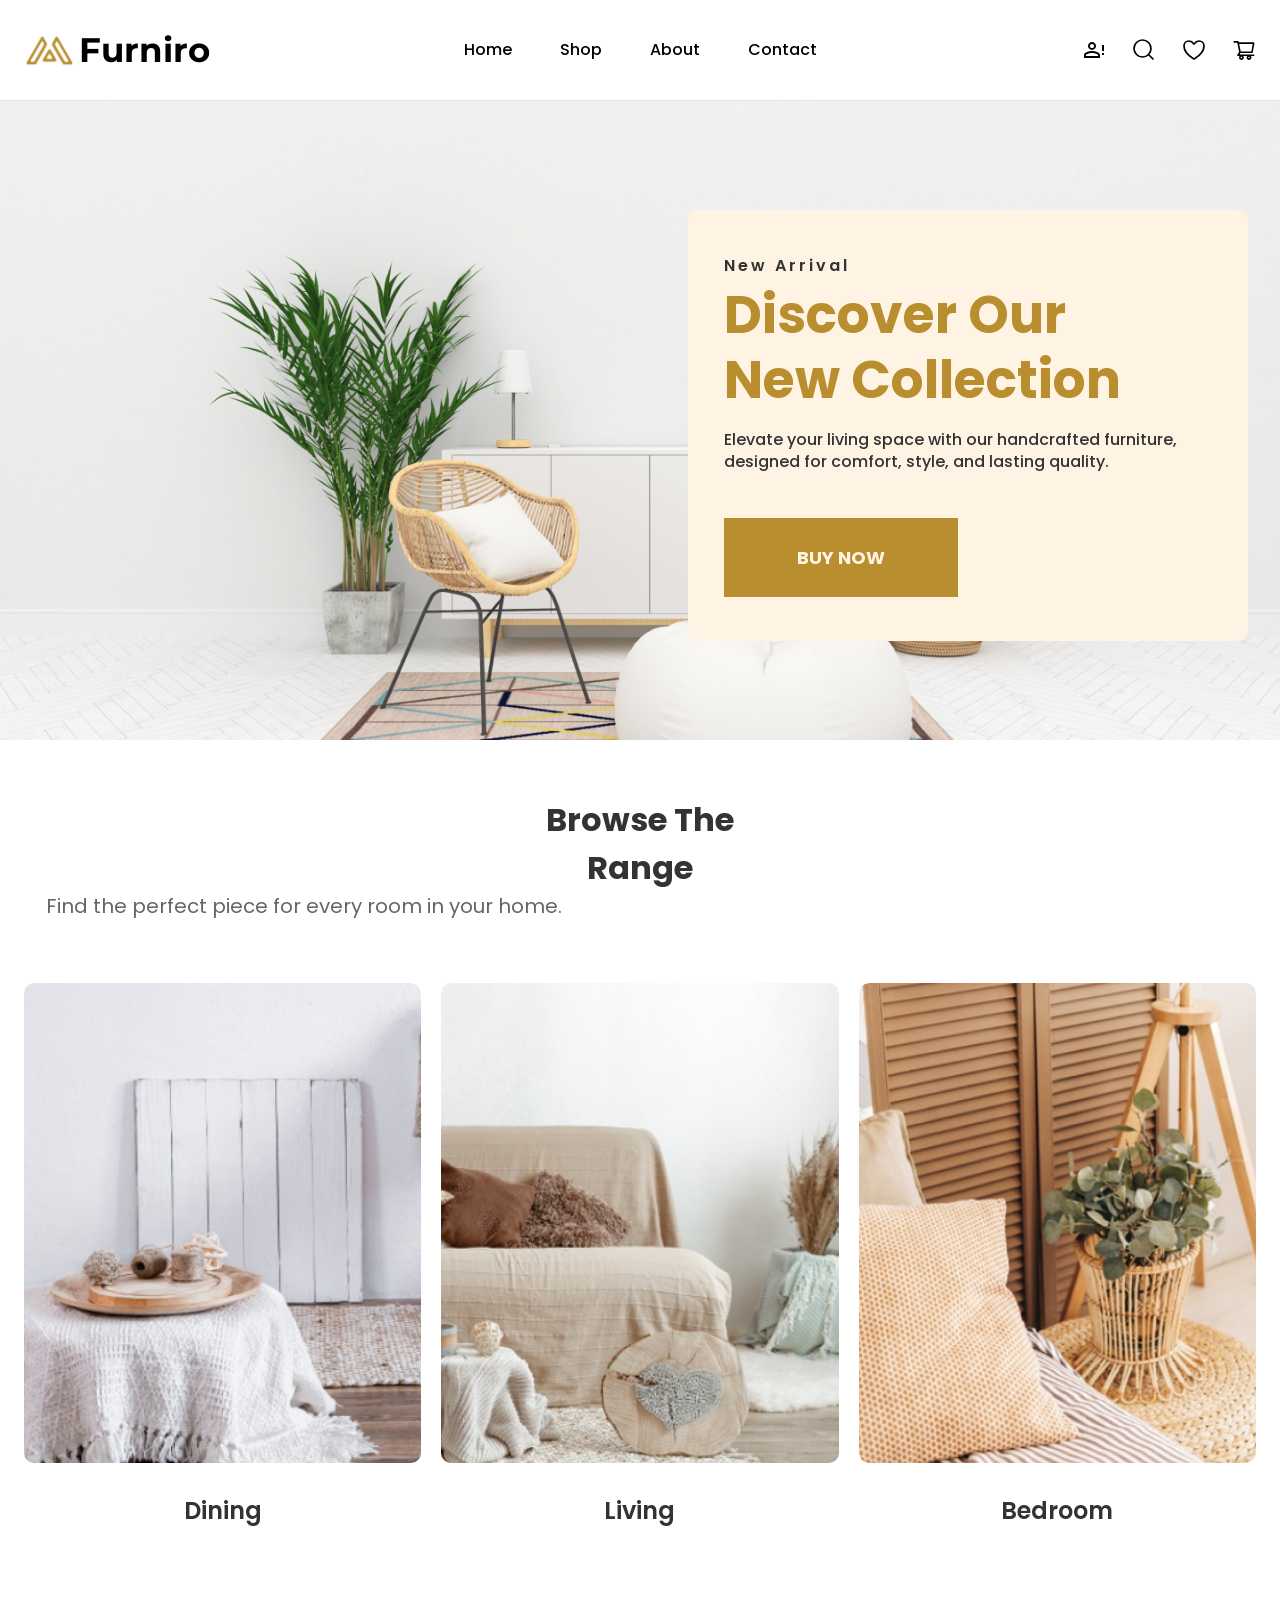
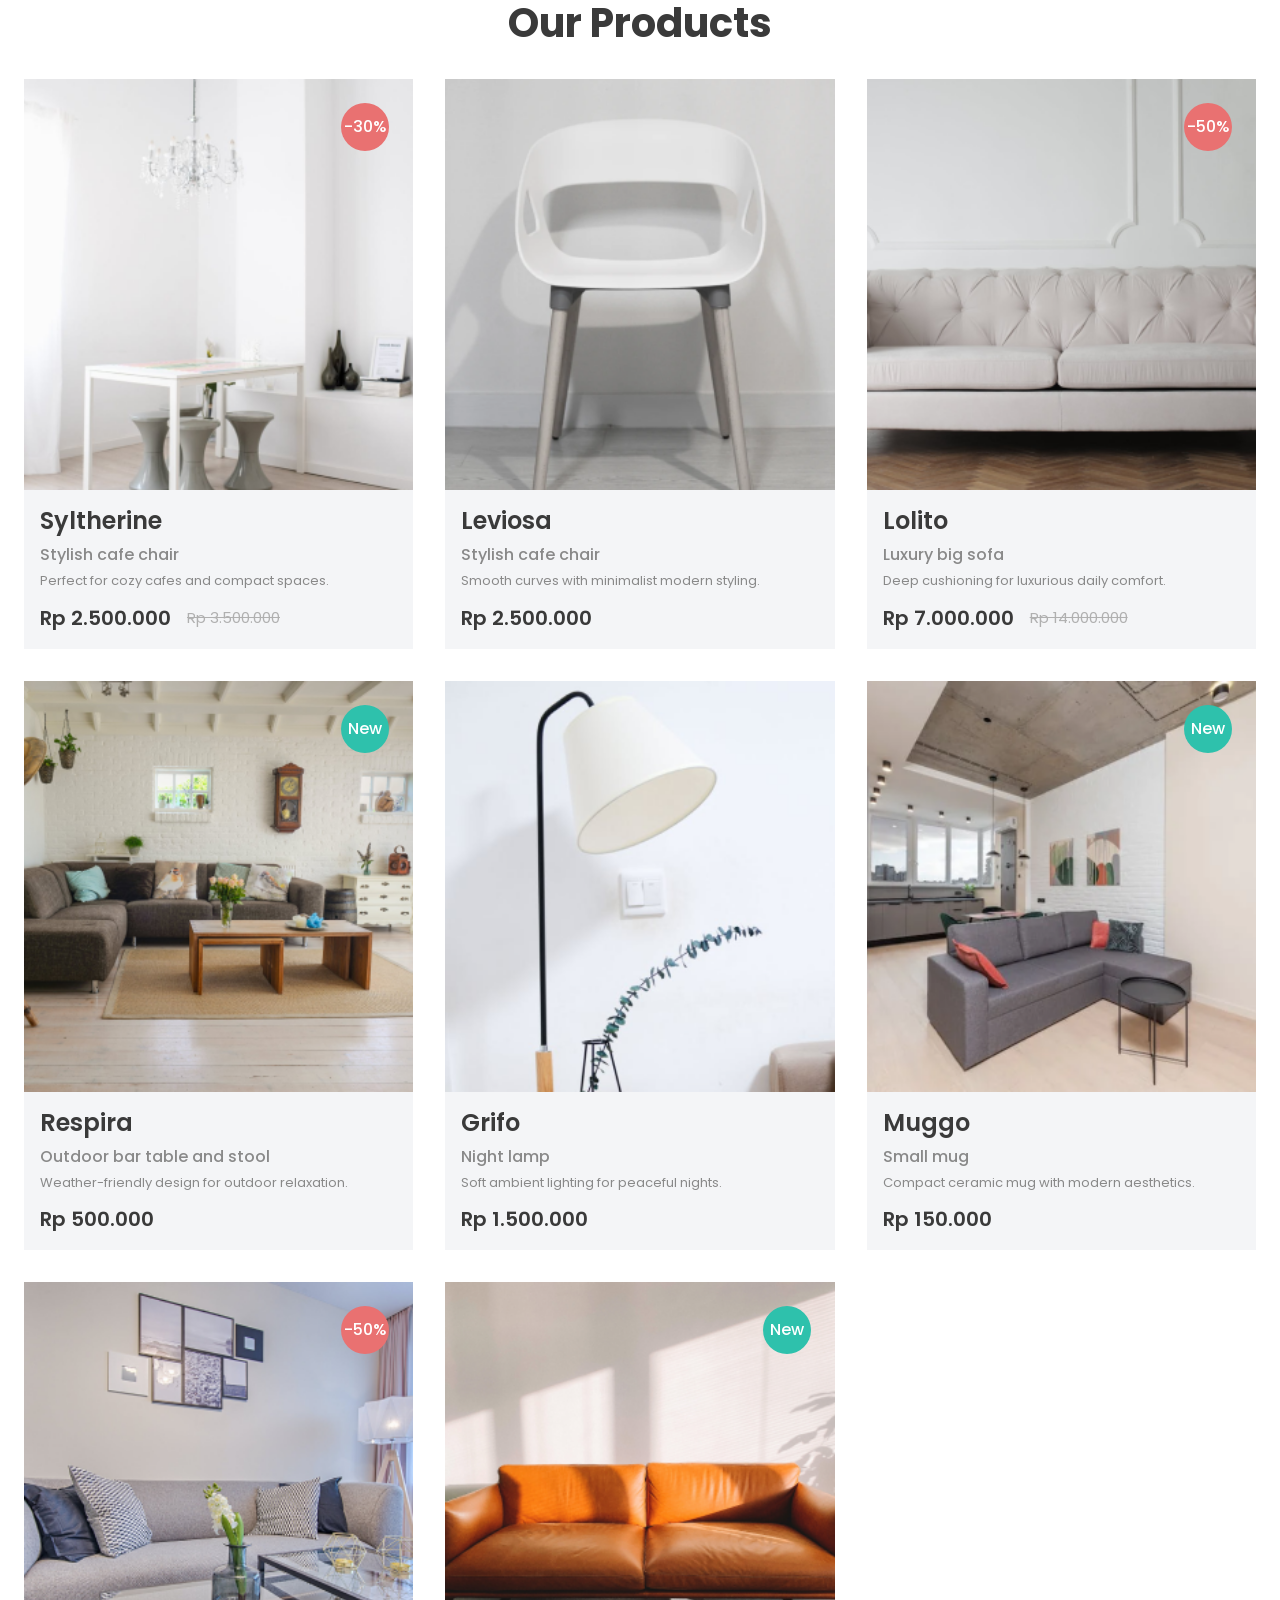
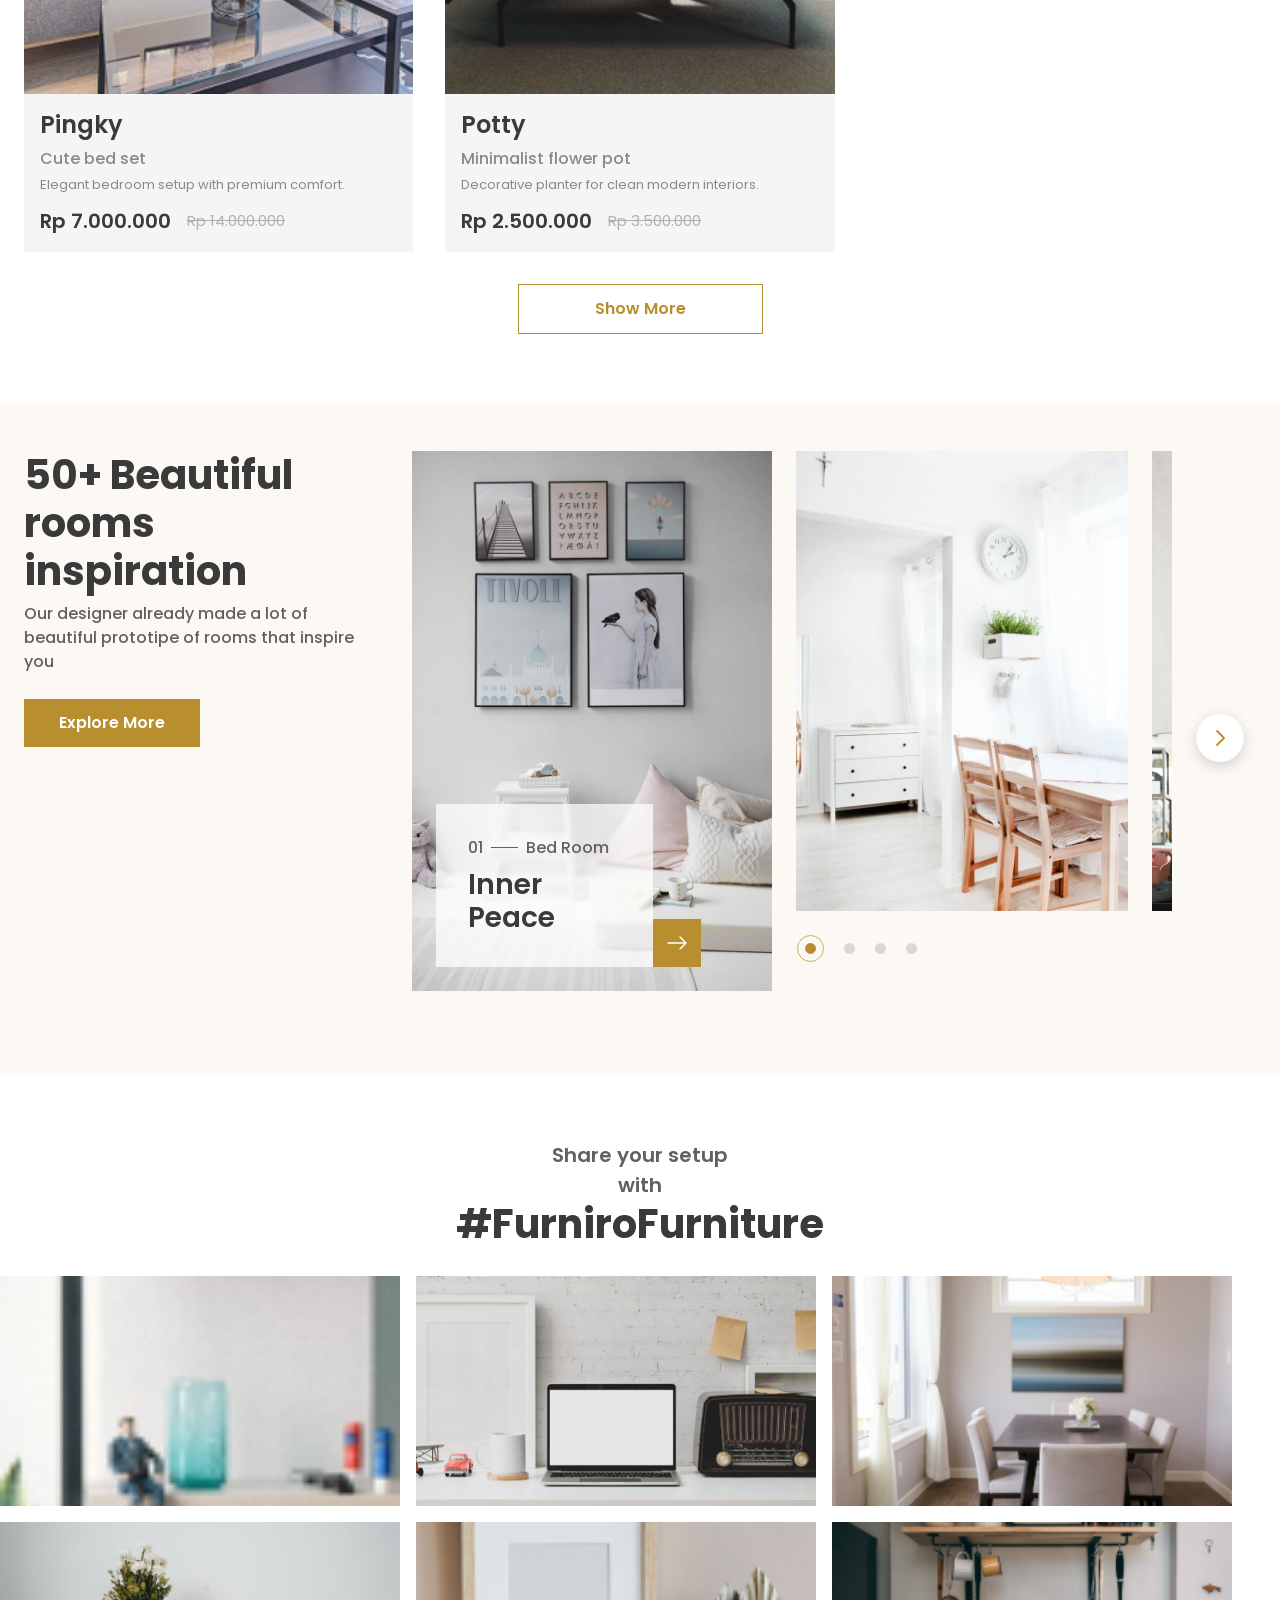
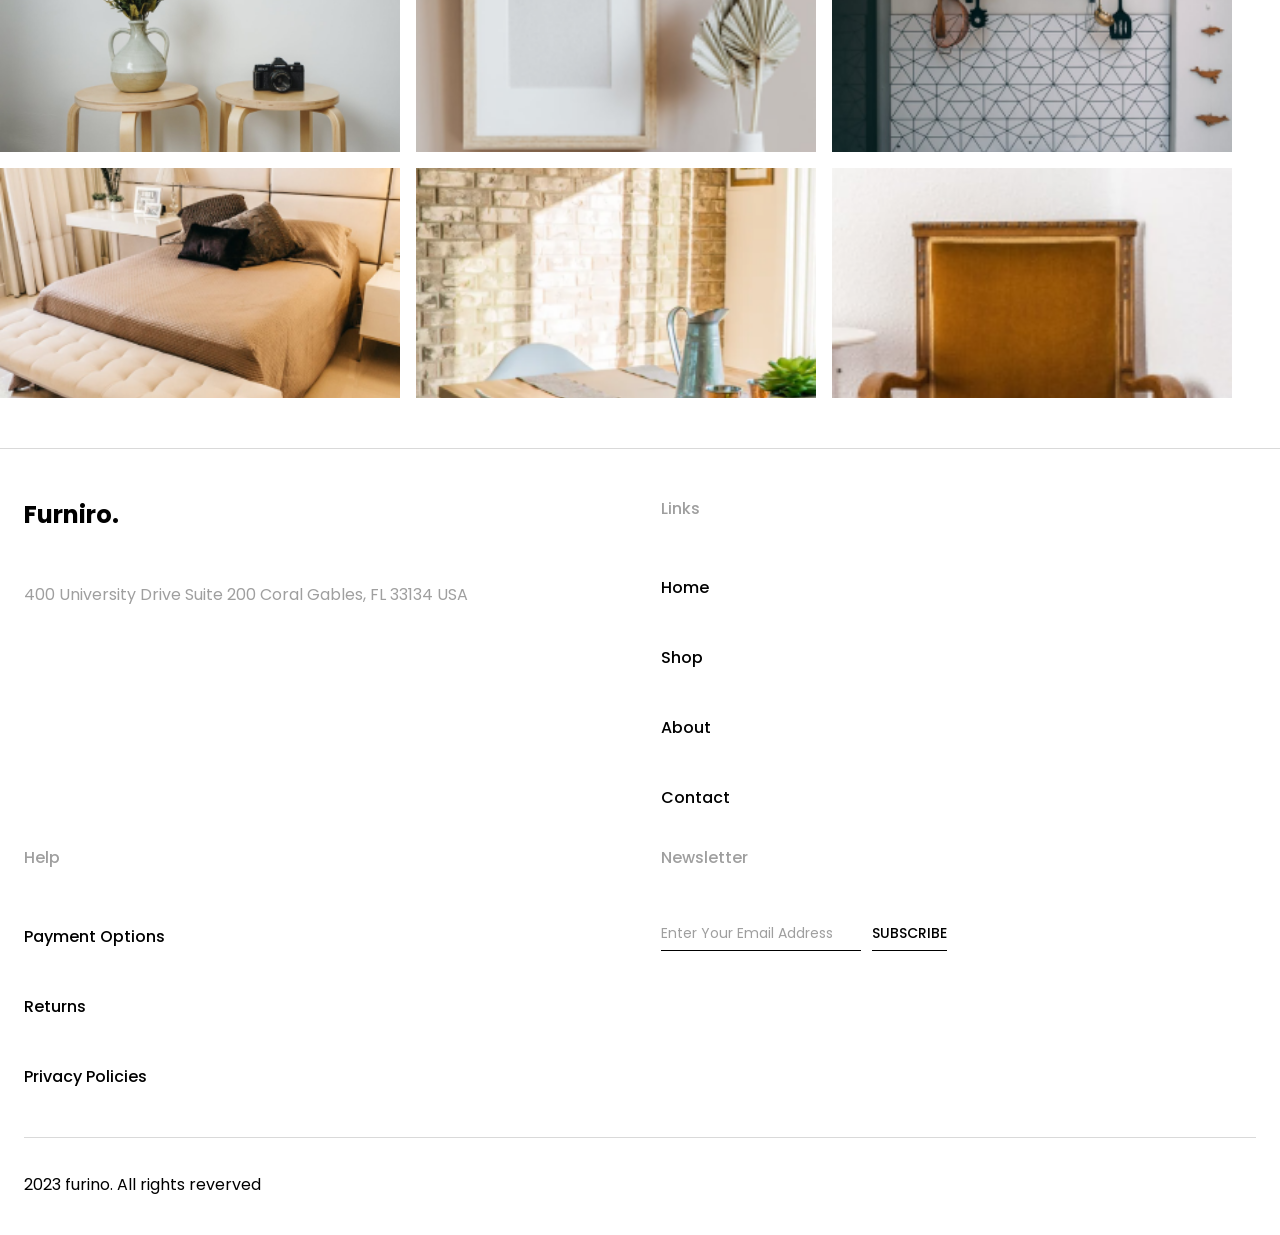
==== commit 50983b8a: "Changed Some Alignments on Homepage" ====
--- a/Home/index.html
+++ b/Home/index.html
@@ -167,7 +167,7 @@
               <h3 class="product-card__title">Syltherine</h3>
               <p class="product-card__subtitle">Stylish cafe chair</p>
               <p class="product-card__details">
-                Perfect for cozy cafés and compact spaces.
+                Perfect for cozy cafes and compact spaces.
               </p>
               <div class="product-card__price-row">
                 <span class="product-card__price">Rp 2.500.000</span>
